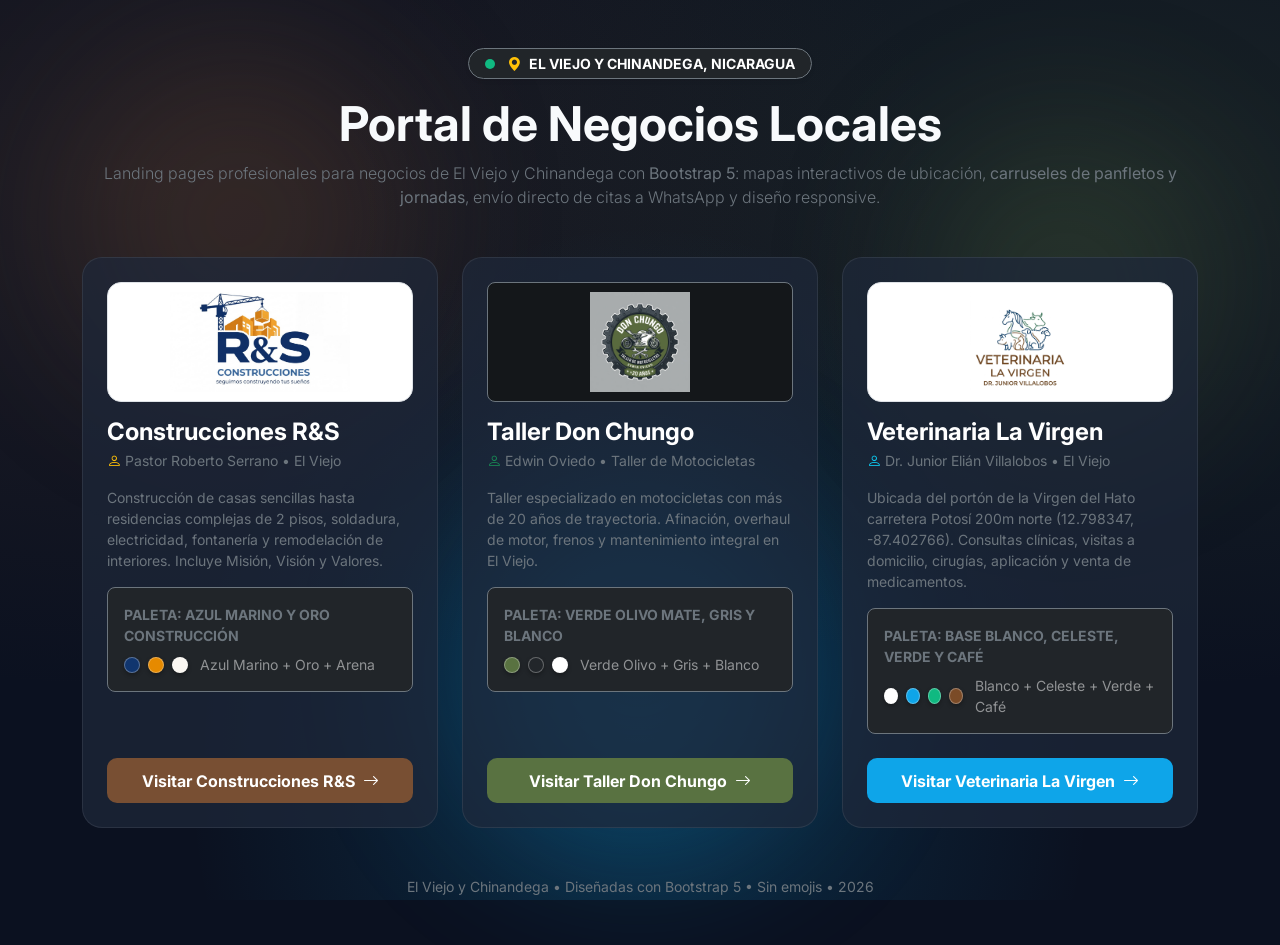
==== index.html @ 7124463c "Publicación oficial de páginas web: Construcciones R&S, Taller Don Chungo y Veterinaria La Virgen" ====
<!DOCTYPE html>
<html lang="es">
<head>
  <meta charset="UTF-8">
  <meta name="viewport" content="width=device-width, initial-scale=1.0">
  <title>Portal de Landing Pages | Negocios de El Viejo y Chinandega</title>
  <!-- Bootstrap 5 CSS -->
  <link href="https://cdn.jsdelivr.net/npm/bootstrap@5.3.3/dist/css/bootstrap.min.css" rel="stylesheet">
  <!-- Bootstrap Icons -->
  <link rel="stylesheet" href="https://cdn.jsdelivr.net/npm/bootstrap-icons@1.11.3/font/bootstrap-icons.min.css">
  <!-- Google Fonts: Inter -->
  <link rel="preconnect" href="https://fonts.googleapis.com">
  <link rel="preconnect" href="https://fonts.gstatic.com" crossorigin>
  <link href="https://fonts.googleapis.com/css2?family=Inter:wght@400;500;600;700;800;900&display=swap" rel="stylesheet">
  <style>
    :root {
      --bg-dark: #0B1120;
      --card-bg: rgba(30, 41, 59, 0.7);
      --c-rs: #784F33;
      --c-rs-glow: rgba(120, 79, 51, 0.45);
      --c-chungo: #597241;
      --c-chungo-glow: rgba(89, 114, 65, 0.45);
      --c-vet: #0EA5E9;
      --c-vet-glow: rgba(14, 165, 233, 0.45);
    }

    body {
      font-family: 'Inter', -apple-system, BlinkMacSystemFont, sans-serif;
      background-color: var(--bg-dark);
      background-image: 
        radial-gradient(at 10% 20%, rgba(120, 79, 51, 0.18) 0px, transparent 50%),
        radial-gradient(at 90% 20%, rgba(89, 114, 65, 0.18) 0px, transparent 50%),
        radial-gradient(at 50% 85%, rgba(14, 165, 233, 0.18) 0px, transparent 50%);
      background-attachment: fixed;
      color: #F8FAFC;
      min-height: 100vh;
      display: flex;
      flex-direction: column;
      justify-content: center;
      overflow-x: hidden;
    }

    /* Ambient Animated Orbs */
    .bg-ambient-orb {
      position: fixed;
      border-radius: 50%;
      filter: blur(80px);
      z-index: 0;
      pointer-events: none;
      opacity: 0.25;
      animation: floatOrb 14s ease-in-out infinite alternate;
    }
    .orb-1 { width: 350px; height: 350px; background: #784F33; top: 5%; left: 5%; animation-duration: 18s; }
    .orb-2 { width: 300px; height: 300px; background: #597241; top: 15%; right: 5%; animation-duration: 15s; }
    .orb-3 { width: 380px; height: 380px; background: #0EA5E9; bottom: 5%; left: 35%; animation-duration: 20s; }

    @keyframes floatOrb {
      0% { transform: translateY(0) scale(1); }
      100% { transform: translateY(-40px) scale(1.1); }
    }

    .container-content {
      position: relative;
      z-index: 1;
    }

    /* Entrada escalonada con animación */
    .animate-fade-in-up {
      animation: fadeInUp 0.8s cubic-bezier(0.16, 1, 0.3, 1) both;
    }

    .stagger-1 { animation-delay: 0.1s; }
    .stagger-2 { animation-delay: 0.25s; }
    .stagger-3 { animation-delay: 0.4s; }

    @keyframes fadeInUp {
      from {
        opacity: 0;
        transform: translateY(28px);
      }
      to {
        opacity: 1;
        transform: translateY(0);
      }
    }

    /* Pulsación en vivo */
    .live-dot {
      width: 10px;
      height: 10px;
      border-radius: 50%;
      background-color: #10B981;
      display: inline-block;
      box-shadow: 0 0 0 0 rgba(16, 185, 129, 0.7);
      animation: pulseGreen 1.8s infinite;
    }

    @keyframes pulseGreen {
      0% { box-shadow: 0 0 0 0 rgba(16, 185, 129, 0.7); }
      70% { box-shadow: 0 0 0 10px rgba(16, 185, 129, 0); }
      100% { box-shadow: 0 0 0 0 rgba(16, 185, 129, 0); }
    }

    /* Tarjetas con Glassmorphism y Elevación 3D */
    .portal-card {
      background: var(--card-bg);
      backdrop-filter: blur(14px);
      -webkit-backdrop-filter: blur(14px);
      border: 1px solid rgba(255, 255, 255, 0.08);
      border-radius: 20px;
      transition: all 0.35s cubic-bezier(0.16, 1, 0.3, 1);
      position: relative;
      overflow: hidden;
    }

    .portal-card::before {
      content: '';
      position: absolute;
      top: 0;
      left: -100%;
      width: 100%;
      height: 100%;
      background: linear-gradient(90deg, transparent, rgba(255, 255, 255, 0.04), transparent);
      transition: left 0.7s ease;
    }

    .portal-card:hover::before {
      left: 100%;
    }

    .card-const:hover {
      transform: translateY(-8px);
      border-color: var(--c-rs);
      box-shadow: 0 18px 36px var(--c-rs-glow);
    }

    .card-taller:hover {
      transform: translateY(-8px);
      border-color: #8BA870;
      box-shadow: 0 18px 36px var(--c-chungo-glow);
    }

    .card-vet:hover {
      transform: translateY(-8px);
      border-color: #38BDF8;
      box-shadow: 0 18px 36px var(--c-vet-glow);
    }

    /* Contenedor de Logo con flotación suave */
    .logo-container-card {
      border-radius: 14px;
      transition: transform 0.35s ease;
    }

    .portal-card:hover .logo-container-card img {
      transform: scale(1.05);
    }

    .logo-container-card img {
      transition: transform 0.35s cubic-bezier(0.16, 1, 0.3, 1);
    }

    .color-dot {
      width: 16px;
      height: 16px;
      border-radius: 50%;
      display: inline-block;
      border: 1.5px solid rgba(255,255,255,0.3);
      box-shadow: 0 2px 4px rgba(0,0,0,0.3);
    }

    /* Botones Interactivos */
    .btn-portal {
      font-weight: 700;
      border-radius: 10px;
      padding: 0.65rem 1rem;
      transition: all 0.25s ease;
      display: inline-flex;
      align-items: center;
      justify-content: center;
      gap: 0.5rem;
    }

    .btn-portal:hover i {
      transform: translateX(4px);
    }

    .btn-portal i {
      transition: transform 0.25s ease;
    }

    .btn-const { background-color: #784F33; color: #FFFFFF; border: none; }
    .btn-const:hover { background-color: #925F3C; color: #FFFFFF; }

    .btn-tal { background-color: #597241; color: #FFFFFF; border: none; }
    .btn-tal:hover { background-color: #6C8B4F; color: #FFFFFF; }

    .btn-v { background-color: #0EA5E9; color: #FFFFFF; border: none; }
    .btn-v:hover { background-color: #38BDF8; color: #FFFFFF; }
  </style>
</head>
<body class="py-5">

  <div class="bg-ambient-orb orb-1"></div>
  <div class="bg-ambient-orb orb-2"></div>
  <div class="bg-ambient-orb orb-3"></div>

  <div class="container my-auto container-content">
    <div class="text-center mb-5 animate-fade-in-up">
      <div class="d-inline-flex align-items-center gap-2 px-3 py-1 rounded-pill bg-dark border border-secondary mb-3 small fw-bold text-white shadow-sm">
        <span class="live-dot me-1"></span>
        <i class="bi bi-geo-alt-fill text-warning"></i> EL VIEJO Y CHINANDEGA, NICARAGUA
      </div>
      <h1 class="display-5 fw-bold mb-2">Portal de Negocios Locales</h1>
      <p class="text-secondary max-w-700 mx-auto lead fs-6">
        Landing pages profesionales para negocios de El Viejo y Chinandega con <strong>Bootstrap 5</strong>: mapas interactivos de ubicación, <strong>carruseles de panfletos y jornadas</strong>, envío directo de citas a WhatsApp y diseño responsive.
      </p>
    </div>

    <div class="row g-4 justify-content-center">
      <!-- 1. Construcciones R&S -->
      <div class="col-lg-4 col-md-6 animate-fade-in-up stagger-1">
        <div class="card h-100 p-4 portal-card card-const">
          <div class="p-2 mb-3 bg-white logo-container-card d-flex align-items-center justify-content-center border" style="height: 120px;">
            <img src="CONSTRUCTORA RS/logo.jpg" onerror="this.src='CONSTRUCTORA RS/logo.svg'" alt="Logo Oficial Construcciones R&amp;S" style="max-height: 100px; max-width: 100%; object-fit: contain;">
          </div>
          <h4 class="fw-bold text-white mb-1">Construcciones R&amp;S</h4>
          <small class="text-secondary d-block mb-3"><i class="bi bi-person text-warning"></i> Pastor Roberto Serrano &bull; El Viejo</small>
          <p class="small text-secondary mb-3">
            Construcción de casas sencillas hasta residencias complejas de 2 pisos, soldadura, electricidad, fontanería y remodelación de interiores. Incluye Misión, Visión y Valores.
          </p>

          <div class="p-3 rounded-3 bg-dark border border-secondary mb-4 small">
            <span class="d-block text-secondary text-uppercase fw-bold mb-2">Paleta: Azul Marino y Oro Construcción</span>
            <div class="d-flex align-items-center gap-2">
              <span class="color-dot" style="background:#10356E;"></span>
              <span class="color-dot" style="background:#E68A00;"></span>
              <span class="color-dot" style="background:#FAF7F2;"></span>
              <span class="text-white-50 ms-1">Azul Marino + Oro + Arena</span>
            </div>
          </div>

          <a href="CONSTRUCTORA%20RS/index.html" class="btn btn-portal btn-const w-100 mt-auto">
            <span>Visitar Construcciones R&amp;S</span>
            <i class="bi bi-arrow-right"></i>
          </a>
        </div>
      </div>

      <!-- 2. Taller Don Chungo -->
      <div class="col-lg-4 col-md-6 animate-fade-in-up stagger-2">
        <div class="card h-100 p-4 portal-card card-taller">
          <div class="p-2 mb-3 rounded-3 logo-container-card d-flex align-items-center justify-content-center border border-secondary" style="height: 120px; background-color: #14171A;">
            <img src="TALLER%20DON%20CHUNGO/logo.jpg" onerror="this.src='TALLER%20DON%20CHUNGO/logo.svg'" alt="Logo Oficial Taller Don Chungo" style="max-height: 100px; max-width: 100%; object-fit: contain;">
          </div>
          <h4 class="fw-bold text-white mb-1">Taller Don Chungo</h4>
          <small class="text-secondary d-block mb-3"><i class="bi bi-person text-success"></i> Edwin Oviedo &bull; Taller de Motocicletas</small>
          <p class="small text-secondary mb-3">
            Taller especializado en motocicletas con más de 20 años de trayectoria. Afinación, overhaul de motor, frenos y mantenimiento integral en El Viejo.
          </p>

          <div class="p-3 rounded-3 bg-dark border border-secondary mb-4 small">
            <span class="d-block text-secondary text-uppercase fw-bold mb-2">Paleta: Verde Olivo mate, Gris y Blanco</span>
            <div class="d-flex align-items-center gap-2">
              <span class="color-dot" style="background:#597241;"></span>
              <span class="color-dot" style="background:#22262A;"></span>
              <span class="color-dot" style="background:#FFFFFF;"></span>
              <span class="text-white-50 ms-1">Verde Olivo + Gris + Blanco</span>
            </div>
          </div>

          <a href="TALLER%20DON%20CHUNGO/index.html" class="btn btn-portal btn-tal w-100 mt-auto">
            <span>Visitar Taller Don Chungo</span>
            <i class="bi bi-arrow-right"></i>
          </a>
        </div>
      </div>

      <!-- 3. Veterinaria La Virgen -->
      <div class="col-lg-4 col-md-6 animate-fade-in-up stagger-3">
        <div class="card h-100 p-4 portal-card card-vet">
          <div class="p-2 mb-3 bg-white logo-container-card d-flex align-items-center justify-content-center border" style="height: 120px;">
            <img src="VETERINARIA%20LA%20VIRGEN/logo.jpg" onerror="this.src='VETERINARIA%20LA%20VIRGEN/logo.svg'" alt="Logo Oficial Veterinaria La Virgen" style="max-height: 100px; max-width: 100%; object-fit: contain;">
          </div>
          <h4 class="fw-bold text-white mb-1">Veterinaria La Virgen</h4>
          <small class="text-secondary d-block mb-3"><i class="bi bi-person text-info"></i> Dr. Junior Elián Villalobos &bull; El Viejo</small>
          <p class="small text-secondary mb-3">
            Ubicada del portón de la Virgen del Hato carretera Potosí 200m norte (12.798347, -87.402766). Consultas clínicas, visitas a domicilio, cirugías, aplicación y venta de medicamentos.
          </p>

          <div class="p-3 rounded-3 bg-dark border border-secondary mb-4 small">
            <span class="d-block text-secondary text-uppercase fw-bold mb-2">Paleta: Base Blanco, Celeste, Verde y Café</span>
            <div class="d-flex align-items-center gap-2">
              <span class="color-dot" style="background:#FFFFFF;"></span>
              <span class="color-dot" style="background:#0EA5E9;"></span>
              <span class="color-dot" style="background:#10B981;"></span>
              <span class="color-dot" style="background:#7B4B27;"></span>
              <span class="text-white-50 ms-1">Blanco + Celeste + Verde + Café</span>
            </div>
          </div>

          <a href="VETERINARIA%20LA%20VIRGEN/index.html" class="btn btn-portal btn-v w-100 mt-auto">
            <span>Visitar Veterinaria La Virgen</span>
            <i class="bi bi-arrow-right"></i>
          </a>
        </div>
      </div>
    </div>

    <footer class="text-center mt-5 text-secondary small animate-fade-in-up" style="animation-delay: 0.5s;">
      El Viejo y Chinandega &bull; Diseñadas con Bootstrap 5 &bull; Sin emojis &bull; 2026
    </footer>
  </div>

  <script src="https://cdn.jsdelivr.net/npm/bootstrap@5.3.3/dist/js/bootstrap.bundle.min.js"></script>
</body>
</html>
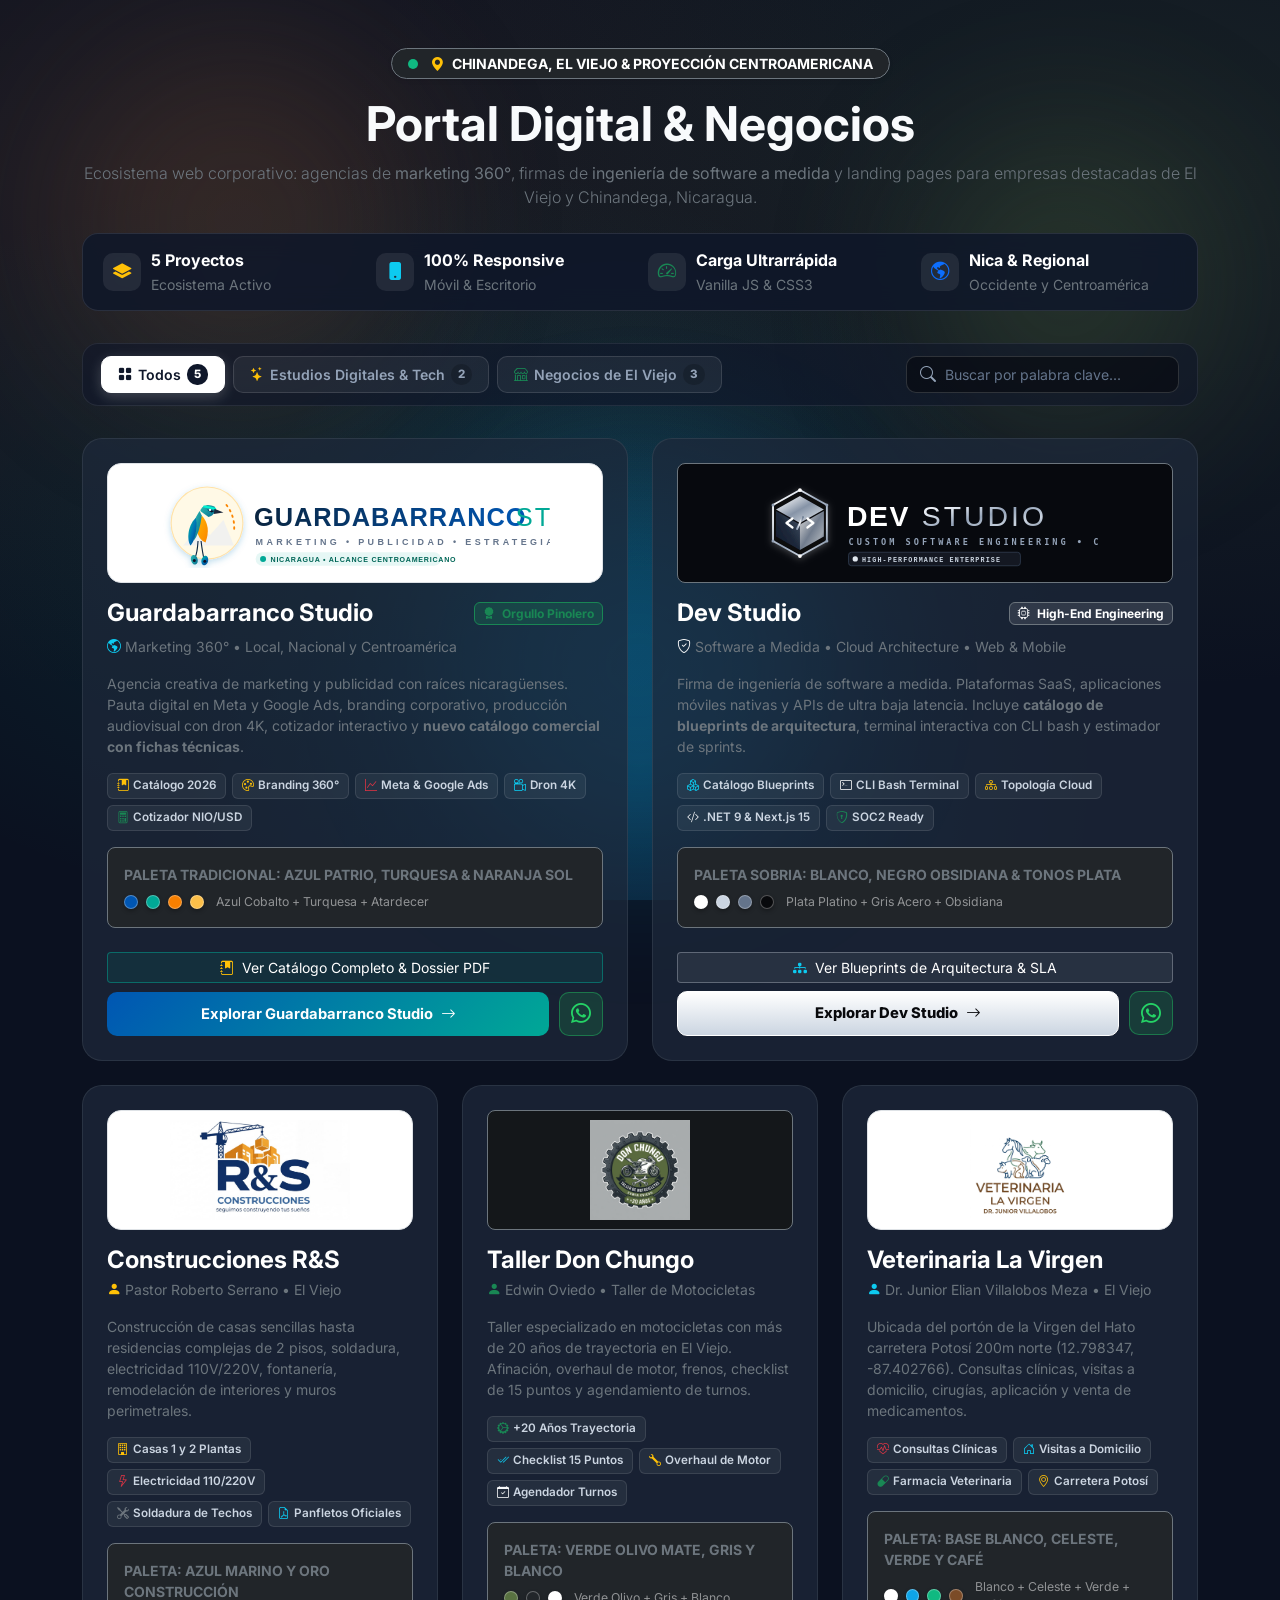
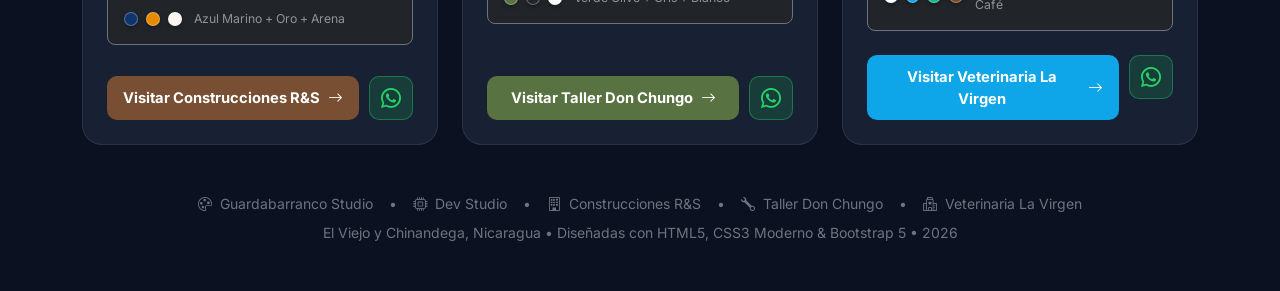
==== commit dedf4c62: "feat: integracion completa de Guardabarranco Studio y Dev Studio, catalogos, blueprints, activos HD " ====
--- a/index.html
+++ b/index.html
@@ -3,25 +3,38 @@
 <head>
   <meta charset="UTF-8">
   <meta name="viewport" content="width=device-width, initial-scale=1.0">
-  <title>Portal de Landing Pages | Negocios de El Viejo y Chinandega</title>
+  <title>Portal Digital & Negocios | Ecosistema Web Chinandega, El Viejo & Centroamérica</title>
+  
+  <!-- SEO Meta Tags -->
+  <meta name="description" content="Ecosistema digital de proyectos: Guardabarranco Studio (Marketing 360°), Dev Studio (Ingeniería de Software), Construcciones R&S, Taller Don Chungo y Veterinaria La Virgen.">
+  <meta name="keywords" content="portal negocios nicaragua, guardabarranco studio, dev studio, construcciones r&s, taller don chungo, veterinaria la virgen, chinandega, el viejo">
+
+  <!-- Favicon -->
+  <link rel="icon" type="image/svg+xml" href="DEV%20STUDIO/logo.svg">
+
   <!-- Bootstrap 5 CSS -->
   <link href="https://cdn.jsdelivr.net/npm/bootstrap@5.3.3/dist/css/bootstrap.min.css" rel="stylesheet">
   <!-- Bootstrap Icons -->
   <link rel="stylesheet" href="https://cdn.jsdelivr.net/npm/bootstrap-icons@1.11.3/font/bootstrap-icons.min.css">
-  <!-- Google Fonts: Inter -->
+  <!-- Google Fonts: Inter & Outfit -->
   <link rel="preconnect" href="https://fonts.googleapis.com">
   <link rel="preconnect" href="https://fonts.gstatic.com" crossorigin>
-  <link href="https://fonts.googleapis.com/css2?family=Inter:wght@400;500;600;700;800;900&display=swap" rel="stylesheet">
+  <link href="https://fonts.googleapis.com/css2?family=Inter:wght@400;500;600;700;800;900&family=Outfit:wght@500;600;700;800&display=swap" rel="stylesheet">
+
   <style>
     :root {
       --bg-dark: #0B1120;
-      --card-bg: rgba(30, 41, 59, 0.7);
+      --card-bg: rgba(30, 41, 59, 0.72);
       --c-rs: #784F33;
       --c-rs-glow: rgba(120, 79, 51, 0.45);
       --c-chungo: #597241;
       --c-chungo-glow: rgba(89, 114, 65, 0.45);
       --c-vet: #0EA5E9;
       --c-vet-glow: rgba(14, 165, 233, 0.45);
+      --c-guarda: #00A896;
+      --c-guarda-glow: rgba(0, 168, 150, 0.45);
+      --c-dev: #E2E8F0;
+      --c-dev-glow: rgba(226, 232, 240, 0.35);
     }
 
     body {
@@ -30,13 +43,13 @@
       background-image: 
         radial-gradient(at 10% 20%, rgba(120, 79, 51, 0.18) 0px, transparent 50%),
         radial-gradient(at 90% 20%, rgba(89, 114, 65, 0.18) 0px, transparent 50%),
-        radial-gradient(at 50% 85%, rgba(14, 165, 233, 0.18) 0px, transparent 50%);
+        radial-gradient(at 50% 85%, rgba(14, 165, 233, 0.18) 0px, transparent 50%),
+        radial-gradient(at 30% 60%, rgba(0, 168, 150, 0.12) 0px, transparent 50%);
       background-attachment: fixed;
       color: #F8FAFC;
       min-height: 100vh;
       display: flex;
       flex-direction: column;
-      justify-content: center;
       overflow-x: hidden;
     }
 
@@ -64,19 +77,19 @@
       z-index: 1;
     }
 
-    /* Entrada escalonada con animación */
+    /* Animaciones */
     .animate-fade-in-up {
       animation: fadeInUp 0.8s cubic-bezier(0.16, 1, 0.3, 1) both;
     }
 
     .stagger-1 { animation-delay: 0.1s; }
-    .stagger-2 { animation-delay: 0.25s; }
-    .stagger-3 { animation-delay: 0.4s; }
+    .stagger-2 { animation-delay: 0.2s; }
+    .stagger-3 { animation-delay: 0.3s; }
 
     @keyframes fadeInUp {
       from {
         opacity: 0;
-        transform: translateY(28px);
+        transform: translateY(24px);
       }
       to {
         opacity: 1;
@@ -101,7 +114,129 @@
       100% { box-shadow: 0 0 0 0 rgba(16, 185, 129, 0); }
     }
 
-    /* Tarjetas con Glassmorphism y Elevación 3D */
+    /* Telemetry Metrics Bar */
+    .telemetry-strip {
+      background: rgba(15, 23, 42, 0.85);
+      border: 1px solid rgba(255, 255, 255, 0.1);
+      border-radius: 16px;
+      padding: 14px 20px;
+      backdrop-filter: blur(12px);
+      margin-bottom: 2rem;
+    }
+
+    .telemetry-item {
+      display: flex;
+      align-items: center;
+      gap: 10px;
+    }
+
+    .telemetry-icon-box {
+      width: 38px;
+      height: 38px;
+      border-radius: 10px;
+      display: flex;
+      align-items: center;
+      justify-content: center;
+      background: rgba(255, 255, 255, 0.08);
+      font-size: 1.15rem;
+    }
+
+    /* Filter Pills */
+    .portal-filters-row {
+      display: flex;
+      align-items: center;
+      justify-content: space-between;
+      flex-wrap: wrap;
+      gap: 15px;
+      margin-bottom: 2rem;
+      background: rgba(15, 23, 42, 0.6);
+      padding: 12px 18px;
+      border-radius: 16px;
+      border: 1px solid rgba(255, 255, 255, 0.08);
+    }
+
+    .filter-btn-group {
+      display: flex;
+      gap: 8px;
+      flex-wrap: wrap;
+    }
+
+    .portal-filter-btn {
+      background: rgba(255, 255, 255, 0.06);
+      border: 1px solid rgba(255, 255, 255, 0.12);
+      color: #94A3B8;
+      font-weight: 600;
+      font-size: 0.88rem;
+      padding: 7px 16px;
+      border-radius: 10px;
+      cursor: pointer;
+      transition: all 0.25s ease;
+      display: inline-flex;
+      align-items: center;
+      gap: 6px;
+    }
+
+    .portal-filter-btn:hover {
+      background: rgba(255, 255, 255, 0.12);
+      color: #FFFFFF;
+    }
+
+    .portal-filter-btn.active {
+      background: #FFFFFF;
+      color: #0F172A;
+      border-color: #FFFFFF;
+      box-shadow: 0 4px 14px rgba(255, 255, 255, 0.2);
+    }
+
+    .portal-filter-btn .badge-count {
+      font-size: 0.72rem;
+      background: rgba(0, 0, 0, 0.18);
+      padding: 2px 7px;
+      border-radius: 10px;
+      font-weight: 800;
+    }
+
+    .portal-filter-btn.active .badge-count {
+      background: #0F172A;
+      color: #FFFFFF;
+    }
+
+    /* Search Box */
+    .search-input-wrap {
+      position: relative;
+      min-width: 260px;
+    }
+
+    .search-input-wrap i {
+      position: absolute;
+      left: 14px;
+      top: 50%;
+      transform: translateY(-50%);
+      color: #94A3B8;
+    }
+
+    .search-input {
+      width: 100%;
+      background: rgba(0, 0, 0, 0.4);
+      border: 1px solid rgba(255, 255, 255, 0.15);
+      border-radius: 10px;
+      padding: 7px 14px 7px 38px;
+      color: #FFFFFF;
+      font-size: 0.88rem;
+      outline: none;
+      transition: all 0.25s ease;
+    }
+
+    .search-input:focus {
+      border-color: #38BDF8;
+      box-shadow: 0 0 0 3px rgba(56, 189, 248, 0.25);
+    }
+
+    .search-input::placeholder {
+      color: #64748B;
+    }
+
+    /* Tarjetas con Glassmorphism */
     .portal-card {
       background: var(--card-bg);
       backdrop-filter: blur(14px);
@@ -111,6 +246,8 @@
       transition: all 0.35s cubic-bezier(0.16, 1, 0.3, 1);
       position: relative;
       overflow: hidden;
+      display: flex;
+      flex-direction: column;
     }
 
     .portal-card::before {
@@ -146,7 +283,19 @@
       box-shadow: 0 18px 36px var(--c-vet-glow);
     }
 
-    /* Contenedor de Logo con flotación suave */
+    .card-guarda:hover {
+      transform: translateY(-8px);
+      border-color: #00A896;
+      box-shadow: 0 18px 36px var(--c-guarda-glow);
+    }
+
+    .card-dev:hover {
+      transform: translateY(-8px);
+      border-color: #E2E8F0;
+      box-shadow: 0 18px 36px var(--c-dev-glow);
+    }
+
+    /* Contenedor de Logo */
     .logo-container-card {
       border-radius: 14px;
       transition: transform 0.35s ease;
@@ -161,15 +310,47 @@
     }
 
     .color-dot {
-      width: 16px;
-      height: 16px;
+      width: 14px;
+      height: 14px;
       border-radius: 50%;
       display: inline-block;
       border: 1.5px solid rgba(255,255,255,0.3);
       box-shadow: 0 2px 4px rgba(0,0,0,0.3);
     }
 
+    /* Tech Stack Pills en Tarjetas */
+    .tech-pills-wrap {
+      display: flex;
+      flex-wrap: wrap;
+      gap: 6px;
+      margin-bottom: 1rem;
+    }
+
+    .tech-pill {
+      font-size: 0.73rem;
+      font-weight: 600;
+      background: rgba(255, 255, 255, 0.06);
+      border: 1px solid rgba(255, 255, 255, 0.1);
+      padding: 3px 9px;
+      border-radius: 6px;
+      color: #CBD5E1;
+      display: inline-flex;
+      align-items: center;
+      gap: 4px;
+    }
+
+    .tech-pill i {
+      font-size: 0.75rem;
+    }
+
     /* Botones Interactivos */
+    .card-actions-group {
+      display: grid;
+      grid-template-columns: 1fr auto;
+      gap: 10px;
+      margin-top: auto;
+    }
+
     .btn-portal {
       font-weight: 700;
       border-radius: 10px;
@@ -179,6 +360,8 @@
       align-items: center;
       justify-content: center;
       gap: 0.5rem;
+      text-decoration: none;
+      font-size: 0.92rem;
     }
 
     .btn-portal:hover i {
@@ -197,6 +380,44 @@
 
     .btn-v { background-color: #0EA5E9; color: #FFFFFF; border: none; }
     .btn-v:hover { background-color: #38BDF8; color: #FFFFFF; }
+
+    .btn-guarda { background: linear-gradient(135deg, #0056B3, #00A896); color: #FFFFFF; border: none; }
+    .btn-guarda:hover { background: linear-gradient(135deg, #004494, #008f80); color: #FFFFFF; }
+
+    .btn-dev { background: linear-gradient(180deg, #FFFFFF, #CBD5E1); color: #08090C; border: 1px solid #FFFFFF; font-weight: 800; }
+    .btn-dev:hover { background: #FFFFFF; color: #000000; box-shadow: 0 4px 18px rgba(255,255,255,0.3); }
+
+    .btn-portal-wsp {
+      width: 44px;
+      height: 44px;
+      border-radius: 10px;
+      display: inline-flex;
+      align-items: center;
+      justify-content: center;
+      background: rgba(37, 211, 102, 0.15);
+      border: 1px solid rgba(37, 211, 102, 0.4);
+      color: #25D366;
+      font-size: 1.25rem;
+      transition: all 0.25s ease;
+      text-decoration: none;
+    }
+
+    .btn-portal-wsp:hover {
+      background: #25D366;
+      color: #FFFFFF;
+      transform: scale(1.05);
+      box-shadow: 0 4px 14px rgba(37, 211, 102, 0.4);
+    }
+
+    /* Estado sin resultados */
+    .empty-search-state {
+      display: none;
+      text-align: center;
+      padding: 50px 20px;
+      background: rgba(30, 41, 59, 0.4);
+      border-radius: 20px;
+      border: 1px dashed rgba(255, 255, 255, 0.15);
+    }
   </style>
 </head>
 <body class="py-5">
@@ -206,112 +427,432 @@
   <div class="bg-ambient-orb orb-3"></div>
 
   <div class="container my-auto container-content">
-    <div class="text-center mb-5 animate-fade-in-up">
+    
+    <!-- Hero / Encabezado Principal -->
+    <div class="text-center mb-4 animate-fade-in-up">
       <div class="d-inline-flex align-items-center gap-2 px-3 py-1 rounded-pill bg-dark border border-secondary mb-3 small fw-bold text-white shadow-sm">
         <span class="live-dot me-1"></span>
-        <i class="bi bi-geo-alt-fill text-warning"></i> EL VIEJO Y CHINANDEGA, NICARAGUA
-      </div>
-      <h1 class="display-5 fw-bold mb-2">Portal de Negocios Locales</h1>
+        <i class="bi bi-geo-alt-fill text-warning"></i> CHINANDEGA, EL VIEJO & PROYECCIÓN CENTROAMERICANA
+      </div>
+      <h1 class="display-5 fw-bold mb-2">Portal Digital & Negocios</h1>
       <p class="text-secondary max-w-700 mx-auto lead fs-6">
-        Landing pages profesionales para negocios de El Viejo y Chinandega con <strong>Bootstrap 5</strong>: mapas interactivos de ubicación, <strong>carruseles de panfletos y jornadas</strong>, envío directo de citas a WhatsApp y diseño responsive.
+        Ecosistema web corporativo: agencias de <strong>marketing 360°</strong>, firmas de <strong>ingeniería de software a medida</strong> y landing pages para empresas destacadas de El Viejo y Chinandega, Nicaragua.
       </p>
     </div>
 
-    <div class="row g-4 justify-content-center">
-      <!-- 1. Construcciones R&S -->
-      <div class="col-lg-4 col-md-6 animate-fade-in-up stagger-1">
+    <!-- Tira de Telemetría y Métricas del Ecosistema -->
+    <div class="telemetry-strip animate-fade-in-up stagger-1">
+      <div class="row g-3 text-white align-items-center">
+        <div class="col-6 col-md-3">
+          <div class="telemetry-item">
+            <div class="telemetry-icon-box text-warning">
+              <i class="bi bi-layers-fill"></i>
+            </div>
+            <div>
+              <div class="fw-bold fs-6">5 Proyectos</div>
+              <small class="text-secondary">Ecosistema Activo</small>
+            </div>
+          </div>
+        </div>
+
+        <div class="col-6 col-md-3">
+          <div class="telemetry-item">
+            <div class="telemetry-icon-box text-info">
+              <i class="bi bi-phone-fill"></i>
+            </div>
+            <div>
+              <div class="fw-bold fs-6">100% Responsive</div>
+              <small class="text-secondary">Móvil & Escritorio</small>
+            </div>
+          </div>
+        </div>
+
+        <div class="col-6 col-md-3">
+          <div class="telemetry-item">
+            <div class="telemetry-icon-box text-success">
+              <i class="bi bi-speedometer2"></i>
+            </div>
+            <div>
+              <div class="fw-bold fs-6">Carga Ultrarrápida</div>
+              <small class="text-secondary">Vanilla JS & CSS3</small>
+            </div>
+          </div>
+        </div>
+
+        <div class="col-6 col-md-3">
+          <div class="telemetry-item">
+            <div class="telemetry-icon-box text-primary">
+              <i class="bi bi-globe-americas"></i>
+            </div>
+            <div>
+              <div class="fw-bold fs-6">Nica & Regional</div>
+              <small class="text-secondary">Occidente y Centroamérica</small>
+            </div>
+          </div>
+        </div>
+      </div>
+    </div>
+
+    <!-- Barra de Filtros y Búsqueda Interactiva -->
+    <div class="portal-filters-row animate-fade-in-up stagger-2">
+      <div class="filter-btn-group">
+        <button class="portal-filter-btn active" data-filter="all" id="btnFilterAll">
+          <i class="bi bi-grid-fill"></i>
+          <span>Todos</span>
+          <span class="badge-count" id="countAll">5</span>
+        </button>
+        <button class="portal-filter-btn" data-filter="corporativo" id="btnFilterCorp">
+          <i class="bi bi-stars text-warning"></i>
+          <span>Estudios Digitales & Tech</span>
+          <span class="badge-count" id="countCorp">2</span>
+        </button>
+        <button class="portal-filter-btn" data-filter="local" id="btnFilterLocal">
+          <i class="bi bi-shop text-success"></i>
+          <span>Negocios de El Viejo</span>
+          <span class="badge-count" id="countLocal">3</span>
+        </button>
+      </div>
+
+      <div class="search-input-wrap">
+        <i class="bi bi-search"></i>
+        <input type="text" id="projectSearch" class="search-input" placeholder="Buscar por palabra clave..." autocomplete="off">
+      </div>
+    </div>
+
+    <!-- GRID DE TARJETAS DE PROYECTOS -->
+    <div class="row g-4 justify-content-center mb-5" id="projectsContainer">
+      
+      <!-- 1. Guardabarranco Studio -->
+      <div class="col-lg-6 project-card-item animate-fade-in-up stagger-1" data-category="corporativo" data-title="guardabarranco studio agencia marketing publicidad pauta dron chinandega managua centroamerica catalogo paquetes precios">
+        <div class="card h-100 p-4 portal-card card-guarda">
+          <div class="p-2 mb-3 bg-white logo-container-card d-flex align-items-center justify-content-center border" style="height: 120px;">
+            <img src="GUARDABARRANCO%20STUDIO/logo.svg" alt="Logo Oficial Guardabarranco Studio" style="max-height: 90px; max-width: 100%; object-fit: contain;">
+          </div>
+          <div class="d-flex align-items-center justify-content-between mb-2">
+            <h4 class="fw-bold text-white mb-0">Guardabarranco Studio</h4>
+            <span class="badge bg-success bg-opacity-25 text-success border border-success"><i class="bi bi-award-fill me-1"></i> Orgullo Pinolero</span>
+          </div>
+          <small class="text-secondary d-block mb-3"><i class="bi bi-globe-americas text-info"></i> Marketing 360° &bull; Local, Nacional y Centroamérica</small>
+          <p class="small text-secondary mb-3">
+            Agencia creativa de marketing y publicidad con raíces nicaragüenses. Pauta digital en Meta y Google Ads, branding corporativo, producción audiovisual con dron 4K, cotizador interactivo y <strong>nuevo catálogo comercial con fichas técnicas</strong>.
+          </p>
+
+          <div class="tech-pills-wrap">
+            <span class="tech-pill"><i class="bi bi-journal-bookmark-fill text-warning"></i> Catálogo 2026</span>
+            <span class="tech-pill"><i class="bi bi-palette text-warning"></i> Branding 360°</span>
+            <span class="tech-pill"><i class="bi bi-graph-up text-danger"></i> Meta & Google Ads</span>
+            <span class="tech-pill"><i class="bi bi-camera-reels text-info"></i> Dron 4K</span>
+            <span class="tech-pill"><i class="bi bi-calculator text-success"></i> Cotizador NIO/USD</span>
+          </div>
+
+          <div class="p-3 rounded-3 bg-dark border border-secondary mb-4 small">
+            <span class="d-block text-secondary text-uppercase fw-bold mb-2">Paleta Tradicional: Azul Patrio, Turquesa & Naranja Sol</span>
+            <div class="d-flex align-items-center gap-2">
+              <span class="color-dot" style="background:#0056B3;" title="Azul Patrio"></span>
+              <span class="color-dot" style="background:#00A896;" title="Turquesa Guardabarranco"></span>
+              <span class="color-dot" style="background:#F77F00;" title="Naranja Sol"></span>
+              <span class="color-dot" style="background:#FCBF49;" title="Oro Tropical"></span>
+              <span class="text-white-50 ms-1 small">Azul Cobalto + Turquesa + Atardecer</span>
+            </div>
+          </div>
+
+          <a href="GUARDABARRANCO%20STUDIO/catalogo.html" class="btn btn-outline-info btn-sm w-100 mb-2 text-white d-flex align-items-center justify-content-center gap-2" style="border-color: rgba(0, 168, 150, 0.5); background: rgba(0, 168, 150, 0.1);">
+            <i class="bi bi-journal-bookmark-fill text-warning"></i>
+            <span>Ver Catálogo Completo & Dossier PDF</span>
+          </a>
+
+          <div class="card-actions-group">
+            <a href="GUARDABARRANCO%20STUDIO/index.html" class="btn btn-portal btn-guarda">
+              <span>Explorar Guardabarranco Studio</span>
+              <i class="bi bi-arrow-right"></i>
+            </a>
+            <a href="https://wa.me/50585574484?text=Hola%20Guardabarranco%20Studio,%20vi%20su%20agencia%20en%20el%20portal%20y%20deseo%20cotizar" target="_blank" rel="noopener" class="btn-portal-wsp" title="Contactar por WhatsApp">
+              <i class="bi bi-whatsapp"></i>
+            </a>
+          </div>
+        </div>
+      </div>
+
+      <!-- 2. Dev Studio -->
+      <div class="col-lg-6 project-card-item animate-fade-in-up stagger-2" data-category="corporativo" data-title="dev studio software ingenieria cloud web mobile flutter dotnet react nextjs soc2 kubernetes microservicios catalogo blueprints arquitecturas">
+        <div class="card h-100 p-4 portal-card card-dev">
+          <div class="p-2 mb-3 rounded-3 logo-container-card d-flex align-items-center justify-content-center border border-secondary" style="height: 120px; background-color: #07090E;">
+            <img src="DEV%20STUDIO/logo.svg" alt="Logo Oficial Dev Studio" style="max-height: 90px; max-width: 100%; object-fit: contain;">
+          </div>
+          <div class="d-flex align-items-center justify-content-between mb-2">
+            <h4 class="fw-bold text-white mb-0">Dev Studio</h4>
+            <span class="badge bg-light bg-opacity-10 text-white border border-secondary"><i class="bi bi-cpu me-1"></i> High-End Engineering</span>
+          </div>
+          <small class="text-secondary d-block mb-3"><i class="bi bi-shield-check text-light"></i> Software a Medida &bull; Cloud Architecture &bull; Web & Mobile</small>
+          <p class="small text-secondary mb-3">
+            Firma de ingeniería de software a medida. Plataformas SaaS, aplicaciones móviles nativas y APIs de ultra baja latencia. Incluye <strong>catálogo de blueprints de arquitectura</strong>, terminal interactiva con CLI bash y estimador de sprints.
+          </p>
+
+          <div class="tech-pills-wrap">
+            <span class="tech-pill"><i class="bi bi-boxes text-info"></i> Catálogo Blueprints</span>
+            <span class="tech-pill"><i class="bi bi-terminal text-light"></i> CLI Bash Terminal</span>
+            <span class="tech-pill"><i class="bi bi-diagram-3 text-warning"></i> Topología Cloud</span>
+            <span class="tech-pill"><i class="bi bi-code-slash text-light"></i> .NET 9 & Next.js 15</span>
+            <span class="tech-pill"><i class="bi bi-shield-lock text-success"></i> SOC2 Ready</span>
+          </div>
+
+          <div class="p-3 rounded-3 bg-dark border border-secondary mb-4 small">
+            <span class="d-block text-secondary text-uppercase fw-bold mb-2">Paleta Sobria: Blanco, Negro Obsidiana & Tonos Plata</span>
+            <div class="d-flex align-items-center gap-2">
+              <span class="color-dot" style="background:#FFFFFF;" title="Blanco Puro"></span>
+              <span class="color-dot" style="background:#CBD5E1;" title="Plata Platino"></span>
+              <span class="color-dot" style="background:#64748B;" title="Gris Acero"></span>
+              <span class="color-dot" style="background:#08090C;" title="Negro Obsidiana"></span>
+              <span class="text-white-50 ms-1 small">Plata Platino + Gris Acero + Obsidiana</span>
+            </div>
+          </div>
+
+          <a href="DEV%20STUDIO/blueprints.html" class="btn btn-outline-light btn-sm w-100 mb-2 text-white d-flex align-items-center justify-content-center gap-2" style="border-color: rgba(226, 232, 240, 0.3); background: rgba(226, 232, 240, 0.08);">
+            <i class="bi bi-diagram-3-fill text-info"></i>
+            <span>Ver Blueprints de Arquitectura & SLA</span>
+          </a>
+
+          <div class="card-actions-group">
+            <a href="DEV%20STUDIO/index.html" class="btn btn-portal btn-dev">
+              <span>Explorar Dev Studio</span>
+              <i class="bi bi-arrow-right"></i>
+            </a>
+            <a href="https://wa.me/50585574484?text=Hola%20Dev%20Studio,%20vi%20su%20firma%20en%20el%20portal%20y%20deseo%20evaluar%20un%20proyecto%20de%20software" target="_blank" rel="noopener" class="btn-portal-wsp" title="Contactar por WhatsApp">
+              <i class="bi bi-whatsapp"></i>
+            </a>
+          </div>
+        </div>
+      </div>
+
+      <!-- 3. Construcciones R&S -->
+      <div class="col-lg-4 col-md-6 project-card-item animate-fade-in-up stagger-1" data-category="local" data-title="construcciones r&s pastor roberto serrano roberto cessaro casas 2 plantas soldadura techos fontaneria electricidad remodelacion el viejo chinandega">
         <div class="card h-100 p-4 portal-card card-const">
           <div class="p-2 mb-3 bg-white logo-container-card d-flex align-items-center justify-content-center border" style="height: 120px;">
             <img src="CONSTRUCTORA RS/logo.jpg" onerror="this.src='CONSTRUCTORA RS/logo.svg'" alt="Logo Oficial Construcciones R&amp;S" style="max-height: 100px; max-width: 100%; object-fit: contain;">
           </div>
           <h4 class="fw-bold text-white mb-1">Construcciones R&amp;S</h4>
-          <small class="text-secondary d-block mb-3"><i class="bi bi-person text-warning"></i> Pastor Roberto Serrano &bull; El Viejo</small>
+          <small class="text-secondary d-block mb-3"><i class="bi bi-person-fill text-warning"></i> Pastor Roberto Serrano &bull; El Viejo</small>
           <p class="small text-secondary mb-3">
-            Construcción de casas sencillas hasta residencias complejas de 2 pisos, soldadura, electricidad, fontanería y remodelación de interiores. Incluye Misión, Visión y Valores.
+            Construcción de casas sencillas hasta residencias complejas de 2 pisos, soldadura, electricidad 110V/220V, fontanería, remodelación de interiores y muros perimetrales.
           </p>
+
+          <div class="tech-pills-wrap">
+            <span class="tech-pill"><i class="bi bi-building text-warning"></i> Casas 1 y 2 Plantas</span>
+            <span class="tech-pill"><i class="bi bi-lightning text-danger"></i> Electricidad 110/220V</span>
+            <span class="tech-pill"><i class="bi bi-tools text-secondary"></i> Soldadura de Techos</span>
+            <span class="tech-pill"><i class="bi bi-file-earmark-pdf text-info"></i> Panfletos Oficiales</span>
+          </div>
 
           <div class="p-3 rounded-3 bg-dark border border-secondary mb-4 small">
             <span class="d-block text-secondary text-uppercase fw-bold mb-2">Paleta: Azul Marino y Oro Construcción</span>
             <div class="d-flex align-items-center gap-2">
-              <span class="color-dot" style="background:#10356E;"></span>
-              <span class="color-dot" style="background:#E68A00;"></span>
-              <span class="color-dot" style="background:#FAF7F2;"></span>
-              <span class="text-white-50 ms-1">Azul Marino + Oro + Arena</span>
-            </div>
-          </div>
-
-          <a href="CONSTRUCTORA%20RS/index.html" class="btn btn-portal btn-const w-100 mt-auto">
-            <span>Visitar Construcciones R&amp;S</span>
-            <i class="bi bi-arrow-right"></i>
-          </a>
+              <span class="color-dot" style="background:#10356E;" title="Azul Marino"></span>
+              <span class="color-dot" style="background:#E68A00;" title="Oro Construcción"></span>
+              <span class="color-dot" style="background:#FAF7F2;" title="Arena"></span>
+              <span class="text-white-50 ms-1 small">Azul Marino + Oro + Arena</span>
+            </div>
+          </div>
+
+          <div class="card-actions-group">
+            <a href="CONSTRUCTORA%20RS/index.html" class="btn btn-portal btn-const">
+              <span>Visitar Construcciones R&amp;S</span>
+              <i class="bi bi-arrow-right"></i>
+            </a>
+            <a href="https://wa.me/50585574484?text=Hola%20Pastor%20Roberto%20Serrano,%20vi%20su%20empresa%20en%20el%20portal%20y%20deseo%20cotizar%20una%20obra" target="_blank" rel="noopener" class="btn-portal-wsp" title="Contactar por WhatsApp">
+              <i class="bi bi-whatsapp"></i>
+            </a>
+          </div>
         </div>
       </div>
 
-      <!-- 2. Taller Don Chungo -->
-      <div class="col-lg-4 col-md-6 animate-fade-in-up stagger-2">
+      <!-- 4. Taller Don Chungo -->
+      <div class="col-lg-4 col-md-6 project-card-item animate-fade-in-up stagger-2" data-category="local" data-title="taller don chungo edwin oviedo motocicletas taller mecanica afinacion overhaul frenos el viejo chinandega">
         <div class="card h-100 p-4 portal-card card-taller">
           <div class="p-2 mb-3 rounded-3 logo-container-card d-flex align-items-center justify-content-center border border-secondary" style="height: 120px; background-color: #14171A;">
             <img src="TALLER%20DON%20CHUNGO/logo.jpg" onerror="this.src='TALLER%20DON%20CHUNGO/logo.svg'" alt="Logo Oficial Taller Don Chungo" style="max-height: 100px; max-width: 100%; object-fit: contain;">
           </div>
           <h4 class="fw-bold text-white mb-1">Taller Don Chungo</h4>
-          <small class="text-secondary d-block mb-3"><i class="bi bi-person text-success"></i> Edwin Oviedo &bull; Taller de Motocicletas</small>
+          <small class="text-secondary d-block mb-3"><i class="bi bi-person-fill text-success"></i> Edwin Oviedo &bull; Taller de Motocicletas</small>
           <p class="small text-secondary mb-3">
-            Taller especializado en motocicletas con más de 20 años de trayectoria. Afinación, overhaul de motor, frenos y mantenimiento integral en El Viejo.
+            Taller especializado en motocicletas con más de 20 años de trayectoria en El Viejo. Afinación, overhaul de motor, frenos, checklist de 15 puntos y agendamiento de turnos.
           </p>
+
+          <div class="tech-pills-wrap">
+            <span class="tech-pill"><i class="bi bi-gear-wide-connected text-success"></i> +20 Años Trayectoria</span>
+            <span class="tech-pill"><i class="bi bi-check2-all text-info"></i> Checklist 15 Puntos</span>
+            <span class="tech-pill"><i class="bi bi-wrench text-warning"></i> Overhaul de Motor</span>
+            <span class="tech-pill"><i class="bi bi-calendar-check text-light"></i> Agendador Turnos</span>
+          </div>
 
           <div class="p-3 rounded-3 bg-dark border border-secondary mb-4 small">
             <span class="d-block text-secondary text-uppercase fw-bold mb-2">Paleta: Verde Olivo mate, Gris y Blanco</span>
             <div class="d-flex align-items-center gap-2">
-              <span class="color-dot" style="background:#597241;"></span>
-              <span class="color-dot" style="background:#22262A;"></span>
-              <span class="color-dot" style="background:#FFFFFF;"></span>
-              <span class="text-white-50 ms-1">Verde Olivo + Gris + Blanco</span>
-            </div>
-          </div>
-
-          <a href="TALLER%20DON%20CHUNGO/index.html" class="btn btn-portal btn-tal w-100 mt-auto">
-            <span>Visitar Taller Don Chungo</span>
-            <i class="bi bi-arrow-right"></i>
-          </a>
+              <span class="color-dot" style="background:#597241;" title="Verde Olivo"></span>
+              <span class="color-dot" style="background:#22262A;" title="Gris Grafito"></span>
+              <span class="color-dot" style="background:#FFFFFF;" title="Blanco"></span>
+              <span class="text-white-50 ms-1 small">Verde Olivo + Gris + Blanco</span>
+            </div>
+          </div>
+
+          <div class="card-actions-group">
+            <a href="TALLER%20DON%20CHUNGO/index.html" class="btn btn-portal btn-tal">
+              <span>Visitar Taller Don Chungo</span>
+              <i class="bi bi-arrow-right"></i>
+            </a>
+            <a href="https://wa.me/50588046196?text=Hola%20Don%20Edwin%20Oviedo,%20vi%20su%20taller%20en%20el%20portal%20y%20deseo%20revisar%20mi%20moto" target="_blank" rel="noopener" class="btn-portal-wsp" title="Contactar por WhatsApp">
+              <i class="bi bi-whatsapp"></i>
+            </a>
+          </div>
         </div>
       </div>
 
-      <!-- 3. Veterinaria La Virgen -->
-      <div class="col-lg-4 col-md-6 animate-fade-in-up stagger-3">
+      <!-- 5. Veterinaria La Virgen -->
+      <div class="col-lg-4 col-md-6 project-card-item animate-fade-in-up stagger-3" data-category="local" data-title="veterinaria la virgen dr junior elian villalobos meza animales campo mascotas cirugias medicamentos potosi el viejo chinandega">
         <div class="card h-100 p-4 portal-card card-vet">
           <div class="p-2 mb-3 bg-white logo-container-card d-flex align-items-center justify-content-center border" style="height: 120px;">
             <img src="VETERINARIA%20LA%20VIRGEN/logo.jpg" onerror="this.src='VETERINARIA%20LA%20VIRGEN/logo.svg'" alt="Logo Oficial Veterinaria La Virgen" style="max-height: 100px; max-width: 100%; object-fit: contain;">
           </div>
           <h4 class="fw-bold text-white mb-1">Veterinaria La Virgen</h4>
-          <small class="text-secondary d-block mb-3"><i class="bi bi-person text-info"></i> Dr. Junior Elián Villalobos &bull; El Viejo</small>
+          <small class="text-secondary d-block mb-3"><i class="bi bi-person-fill text-info"></i> Dr. Junior Elian Villalobos Meza &bull; El Viejo</small>
           <p class="small text-secondary mb-3">
             Ubicada del portón de la Virgen del Hato carretera Potosí 200m norte (12.798347, -87.402766). Consultas clínicas, visitas a domicilio, cirugías, aplicación y venta de medicamentos.
           </p>
 
+          <div class="tech-pills-wrap">
+            <span class="tech-pill"><i class="bi bi-heart-pulse text-danger"></i> Consultas Clínicas</span>
+            <span class="tech-pill"><i class="bi bi-house-door text-info"></i> Visitas a Domicilio</span>
+            <span class="tech-pill"><i class="bi bi-capsule text-success"></i> Farmacia Veterinaria</span>
+            <span class="tech-pill"><i class="bi bi-geo-alt text-warning"></i> Carretera Potosí</span>
+          </div>
+
           <div class="p-3 rounded-3 bg-dark border border-secondary mb-4 small">
             <span class="d-block text-secondary text-uppercase fw-bold mb-2">Paleta: Base Blanco, Celeste, Verde y Café</span>
             <div class="d-flex align-items-center gap-2">
-              <span class="color-dot" style="background:#FFFFFF;"></span>
-              <span class="color-dot" style="background:#0EA5E9;"></span>
-              <span class="color-dot" style="background:#10B981;"></span>
-              <span class="color-dot" style="background:#7B4B27;"></span>
-              <span class="text-white-50 ms-1">Blanco + Celeste + Verde + Café</span>
-            </div>
-          </div>
-
-          <a href="VETERINARIA%20LA%20VIRGEN/index.html" class="btn btn-portal btn-v w-100 mt-auto">
-            <span>Visitar Veterinaria La Virgen</span>
-            <i class="bi bi-arrow-right"></i>
-          </a>
+              <span class="color-dot" style="background:#FFFFFF;" title="Blanco Base"></span>
+              <span class="color-dot" style="background:#0EA5E9;" title="Celeste Médico"></span>
+              <span class="color-dot" style="background:#10B981;" title="Verde Salud"></span>
+              <span class="color-dot" style="background:#7B4B27;" title="Café Rural"></span>
+              <span class="text-white-50 ms-1 small">Blanco + Celeste + Verde + Café</span>
+            </div>
+          </div>
+
+          <div class="card-actions-group">
+            <a href="VETERINARIA%20LA%20VIRGEN/index.html" class="btn btn-portal btn-v">
+              <span>Visitar Veterinaria La Virgen</span>
+              <i class="bi bi-arrow-right"></i>
+            </a>
+            <a href="https://wa.me/50583647154?text=Hola%20Dr.%20Junior%20Villalobos%20Meza,%20vi%20su%20veterinaria%20en%20el%20portal%20y%20necesito%20atenci%C3%B3n%20para%20un%20animal" target="_blank" rel="noopener" class="btn-portal-wsp" title="Contactar por WhatsApp">
+              <i class="bi bi-whatsapp"></i>
+            </a>
+          </div>
         </div>
       </div>
+
     </div>
 
-    <footer class="text-center mt-5 text-secondary small animate-fade-in-up" style="animation-delay: 0.5s;">
-      El Viejo y Chinandega &bull; Diseñadas con Bootstrap 5 &bull; Sin emojis &bull; 2026
+    <!-- Estado de Búsqueda Vacía -->
+    <div class="empty-search-state" id="emptySearchState">
+      <div style="font-size: 2.5rem; color: #94A3B8; margin-bottom: 10px;">
+        <i class="bi bi-search"></i>
+      </div>
+      <h4 class="text-white fw-bold mb-2">No se encontraron proyectos</h4>
+      <p class="text-secondary small mb-3">Intenta con otros términos como "software", "marketing", "construcción", "motos" o "veterinaria".</p>
+      <button class="btn btn-outline-light btn-sm px-3" id="btnResetSearch">
+        <i class="bi bi-arrow-counterclockwise me-1"></i> Restablecer Filtros
+      </button>
+    </div>
+
+    <!-- Footer del Portal -->
+    <footer class="text-center mt-5 text-secondary small animate-fade-in-up" style="animation-delay: 0.4s;">
+      <div class="d-flex justify-content-center align-items-center gap-3 flex-wrap mb-2">
+        <a href="GUARDABARRANCO%20STUDIO/index.html" class="text-secondary text-decoration-none hover-white"><i class="bi bi-palette me-1"></i> Guardabarranco Studio</a>
+        <span>&bull;</span>
+        <a href="DEV%20STUDIO/index.html" class="text-secondary text-decoration-none hover-white"><i class="bi bi-cpu me-1"></i> Dev Studio</a>
+        <span>&bull;</span>
+        <a href="CONSTRUCTORA%20RS/index.html" class="text-secondary text-decoration-none hover-white"><i class="bi bi-building me-1"></i> Construcciones R&S</a>
+        <span>&bull;</span>
+        <a href="TALLER%20DON%20CHUNGO/index.html" class="text-secondary text-decoration-none hover-white"><i class="bi bi-wrench me-1"></i> Taller Don Chungo</a>
+        <span>&bull;</span>
+        <a href="VETERINARIA%20LA%20VIRGEN/index.html" class="text-secondary text-decoration-none hover-white"><i class="bi bi-hospital me-1"></i> Veterinaria La Virgen</a>
+      </div>
+      <div>
+        El Viejo y Chinandega, Nicaragua &bull; Diseñadas con HTML5, CSS3 Moderno &amp; Bootstrap 5 &bull; 2026
+      </div>
     </footer>
+
   </div>
 
+  <!-- Bootstrap 5 JS Bundle -->
   <script src="https://cdn.jsdelivr.net/npm/bootstrap@5.3.3/dist/js/bootstrap.bundle.min.js"></script>
+
+  <!-- Script de Filtros y Búsqueda en Vivo -->
+  <script>
+    document.addEventListener('DOMContentLoaded', () => {
+      const filterBtns = document.querySelectorAll('.portal-filter-btn');
+      const searchInput = document.getElementById('projectSearch');
+      const cardItems = document.querySelectorAll('.project-card-item');
+      const emptyState = document.getElementById('emptySearchState');
+      const btnResetSearch = document.getElementById('btnResetSearch');
+
+      let currentCategory = 'all';
+      let currentQuery = '';
+
+      function filterProjects() {
+        let visibleCount = 0;
+
+        cardItems.forEach(card => {
+          const category = card.dataset.category || '';
+          const searchableText = (card.dataset.title || '').toLowerCase();
+          
+          const matchesCategory = (currentCategory === 'all') || (category === currentCategory);
+          const matchesSearch = !currentQuery || searchableText.includes(currentQuery);
+
+          if (matchesCategory && matchesSearch) {
+            card.style.display = 'block';
+            visibleCount++;
+          } else {
+            card.style.display = 'none';
+          }
+        });
+
+        if (visibleCount === 0) {
+          emptyState.style.display = 'block';
+        } else {
+          emptyState.style.display = 'none';
+        }
+      }
+
+      // Filtros por categoría
+      filterBtns.forEach(btn => {
+        btn.addEventListener('click', () => {
+          filterBtns.forEach(b => b.classList.remove('active'));
+          btn.classList.add('active');
+          currentCategory = btn.dataset.filter;
+          filterProjects();
+        });
+      });
+
+      // Búsqueda en tiempo real
+      if (searchInput) {
+        searchInput.addEventListener('input', (e) => {
+          currentQuery = e.target.value.trim().toLowerCase();
+          filterProjects();
+        });
+      }
+
+      // Botón para resetear filtros
+      if (btnResetSearch) {
+        btnResetSearch.addEventListener('click', () => {
+          currentCategory = 'all';
+          currentQuery = '';
+          if (searchInput) searchInput.value = '';
+          filterBtns.forEach(b => b.classList.remove('active'));
+          const btnAll = document.getElementById('btnFilterAll');
+          if (btnAll) btnAll.classList.add('active');
+          filterProjects();
+        });
+      }
+    });
+  </script>
 </body>
 </html>
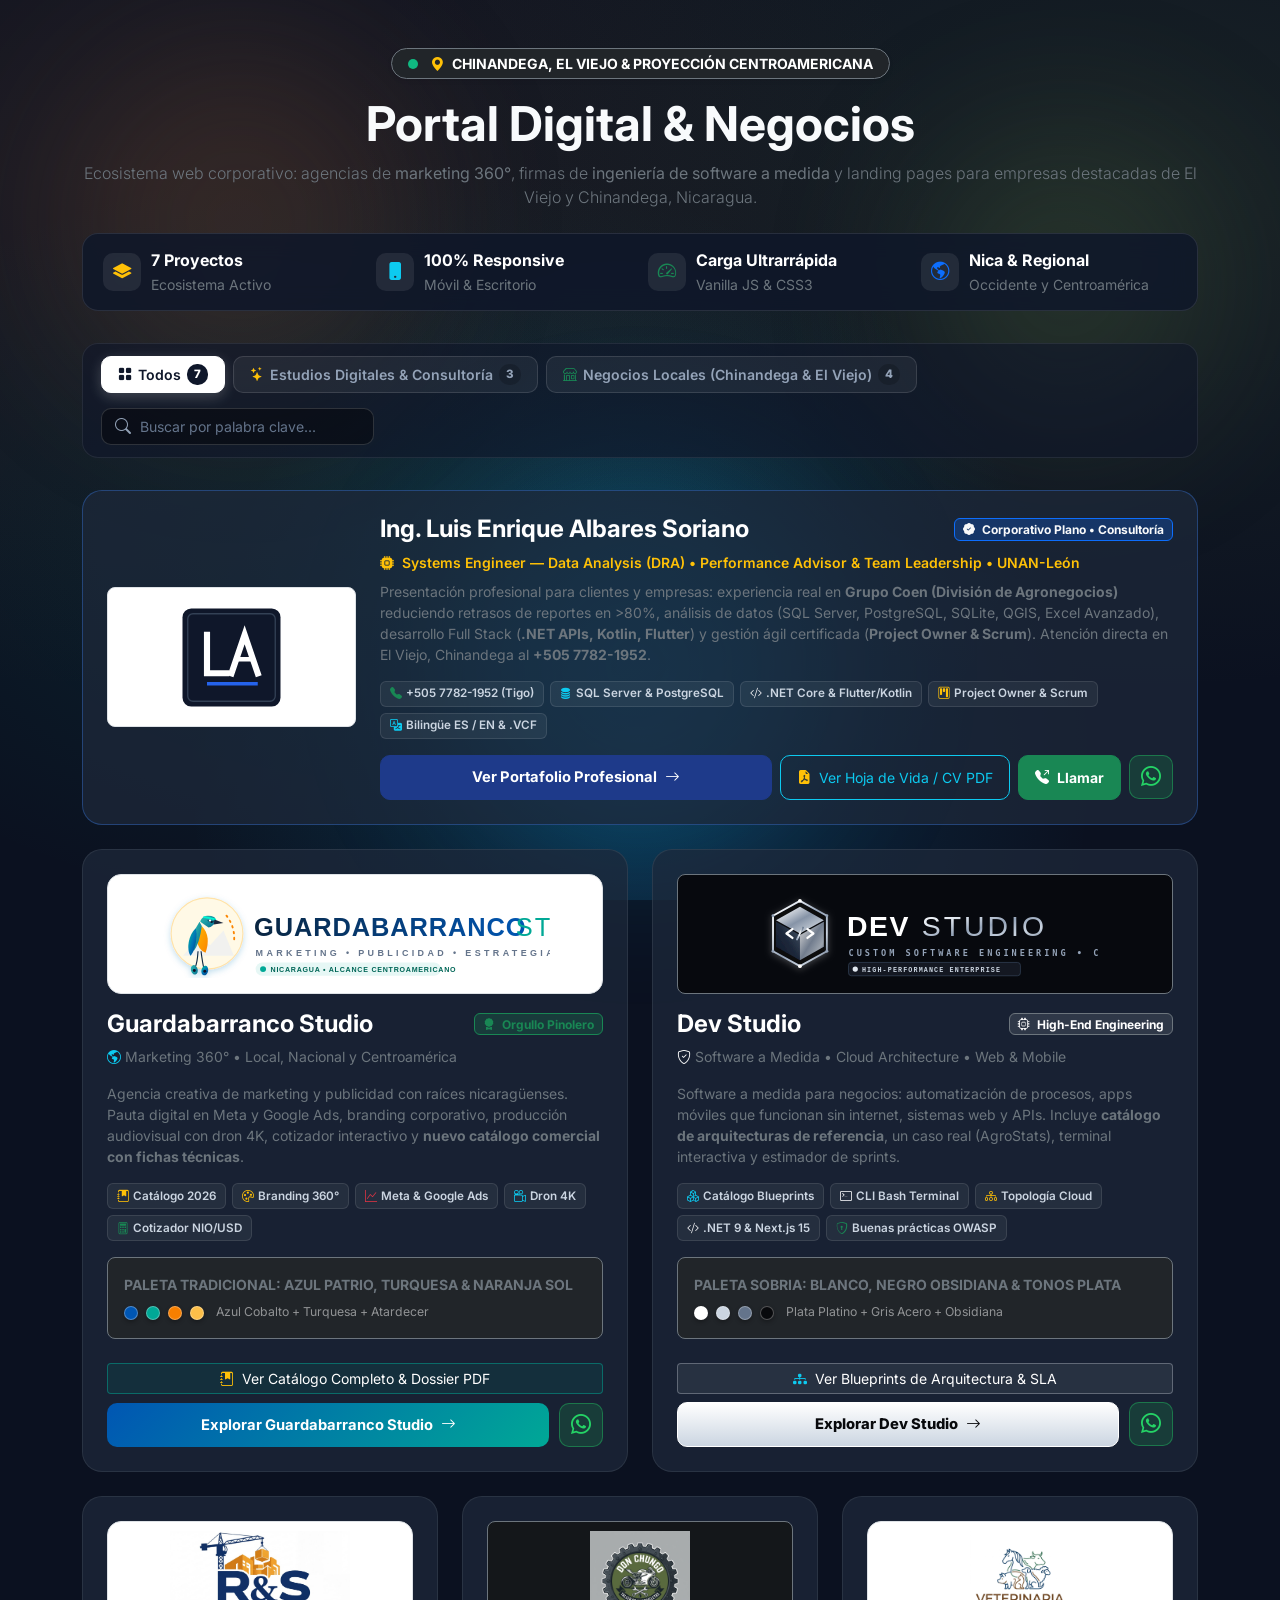
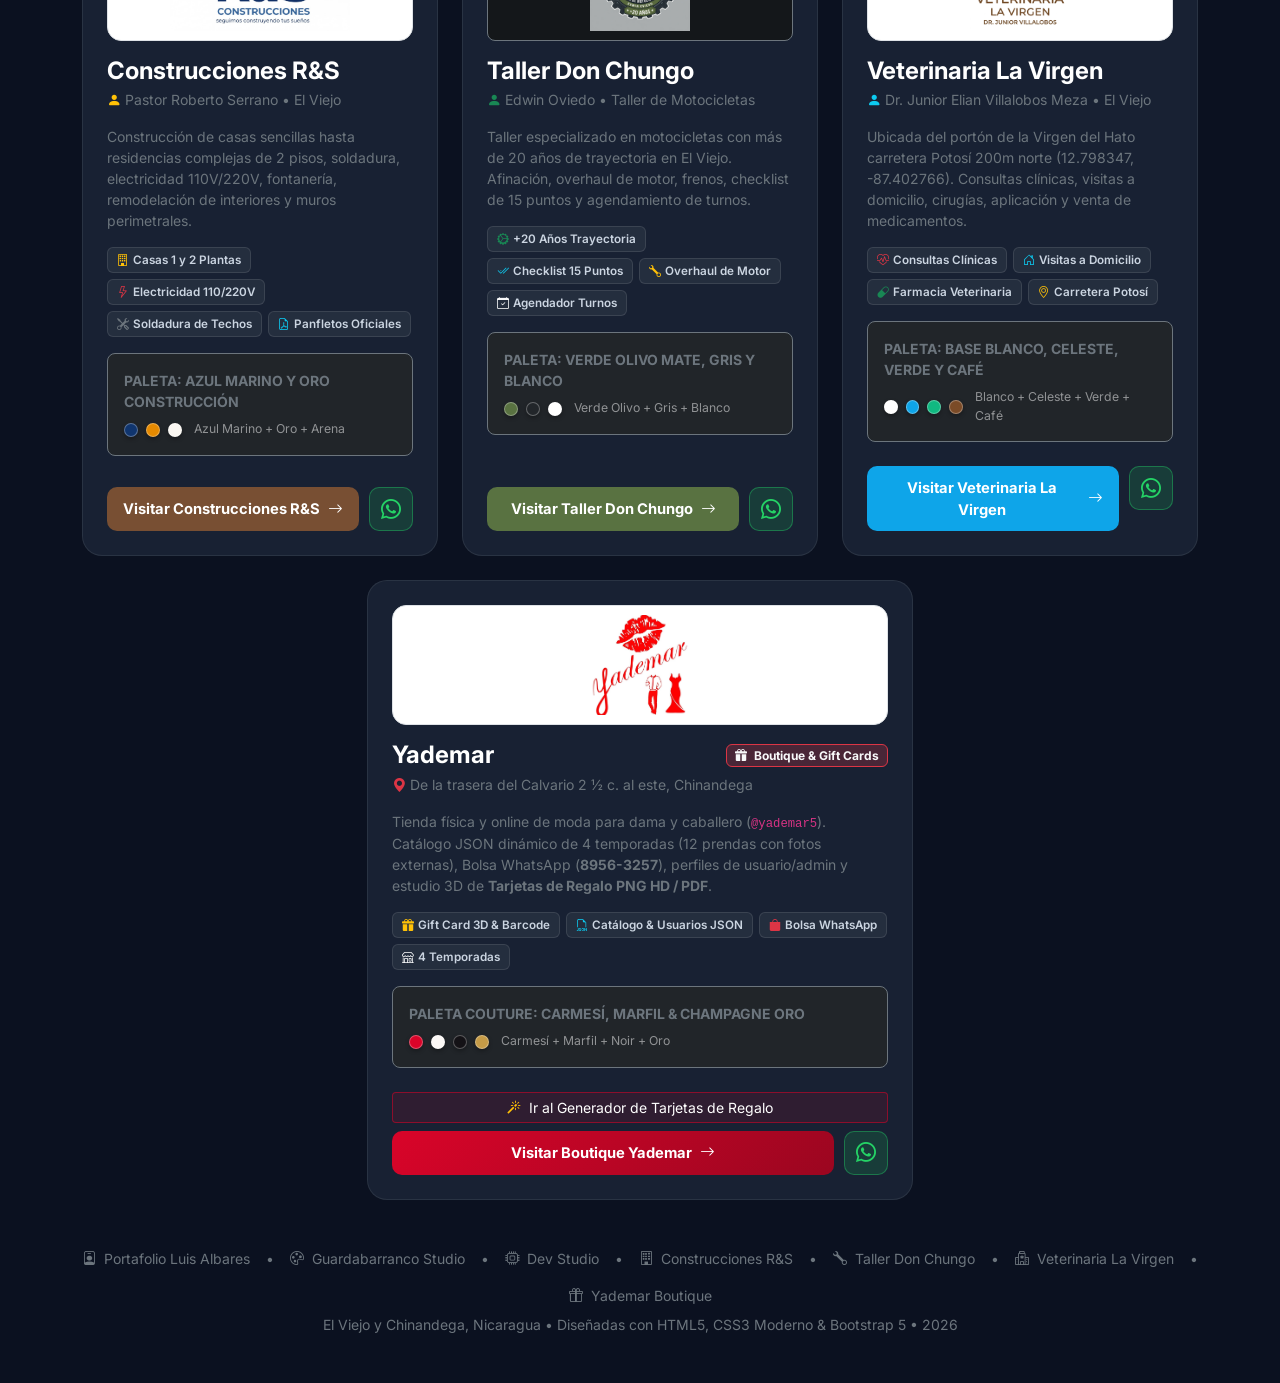
==== commit a3eee080: "feat: upgrade Dev Studio & Guardabarranco CRO, add Portafolio & Yademar boutique with admin Gift Car" ====
--- a/index.html
+++ b/index.html
@@ -6,8 +6,8 @@
   <title>Portal Digital & Negocios | Ecosistema Web Chinandega, El Viejo & Centroamérica</title>
   
   <!-- SEO Meta Tags -->
-  <meta name="description" content="Ecosistema digital de proyectos: Guardabarranco Studio (Marketing 360°), Dev Studio (Ingeniería de Software), Construcciones R&S, Taller Don Chungo y Veterinaria La Virgen.">
-  <meta name="keywords" content="portal negocios nicaragua, guardabarranco studio, dev studio, construcciones r&s, taller don chungo, veterinaria la virgen, chinandega, el viejo">
+  <meta name="description" content="Ecosistema digital de proyectos: Portafolio Ing. Luis Enrique Albares Soriano (Consultoría TI y Análisis de Datos), Guardabarranco Studio (Marketing 360°), Dev Studio (Ingeniería de Software), Construcciones R&S, Taller Don Chungo y Veterinaria La Virgen.">
+  <meta name="keywords" content="luis enrique albares soriano, portafolio ingenieria sistemas, consultoria ti nicaragua, portal negocios nicaragua, guardabarranco studio, dev studio, construcciones r&s, taller don chungo, veterinaria la virgen, chinandega, el viejo">
 
   <!-- Favicon -->
   <link rel="icon" type="image/svg+xml" href="DEV%20STUDIO/logo.svg">
@@ -35,6 +35,10 @@
       --c-guarda-glow: rgba(0, 168, 150, 0.45);
       --c-dev: #E2E8F0;
       --c-dev-glow: rgba(226, 232, 240, 0.35);
+      --c-luis: #1E3A8A;
+      --c-luis-glow: rgba(30, 58, 138, 0.35);
+      --c-yademar: #D90429;
+      --c-yademar-glow: rgba(217, 4, 41, 0.42);
     }
 
     body {
@@ -295,6 +299,18 @@
       box-shadow: 0 18px 36px var(--c-dev-glow);
     }
 
+    .card-luis:hover {
+      transform: translateY(-6px);
+      border-color: #3B82F6;
+      box-shadow: 0 14px 28px var(--c-luis-glow);
+    }
+
+    .card-yademar:hover {
+      transform: translateY(-8px);
+      border-color: var(--c-yademar);
+      box-shadow: 0 18px 36px var(--c-yademar-glow);
+    }
+
     /* Contenedor de Logo */
     .logo-container-card {
       border-radius: 14px;
@@ -386,6 +402,12 @@
 
     .btn-dev { background: linear-gradient(180deg, #FFFFFF, #CBD5E1); color: #08090C; border: 1px solid #FFFFFF; font-weight: 800; }
     .btn-dev:hover { background: #FFFFFF; color: #000000; box-shadow: 0 4px 18px rgba(255,255,255,0.3); }
+
+    .btn-luis { background-color: #1E3A8A; color: #FFFFFF; border: 1px solid #1E3A8A; font-weight: 700; }
+    .btn-luis:hover { background-color: #172554; color: #FFFFFF; border-color: #172554; }
+
+    .btn-yademar { background: linear-gradient(135deg, #D90429, #9B0620); color: #FFFFFF; border: none; font-weight: 700; }
+    .btn-yademar:hover { background: linear-gradient(135deg, #B80422, #7E0419); color: #FFFFFF; }
 
     .btn-portal-wsp {
       width: 44px;
@@ -409,6 +431,10 @@
       box-shadow: 0 4px 14px rgba(37, 211, 102, 0.4);
     }
 
+    .hover-white:hover {
+      color: #FFFFFF !important;
+    }
+
     /* Estado sin resultados */
     .empty-search-state {
       display: none;
@@ -449,7 +475,7 @@
               <i class="bi bi-layers-fill"></i>
             </div>
             <div>
-              <div class="fw-bold fs-6">5 Proyectos</div>
+              <div class="fw-bold fs-6">7 Proyectos</div>
               <small class="text-secondary">Ecosistema Activo</small>
             </div>
           </div>
@@ -499,17 +525,17 @@
         <button class="portal-filter-btn active" data-filter="all" id="btnFilterAll">
           <i class="bi bi-grid-fill"></i>
           <span>Todos</span>
-          <span class="badge-count" id="countAll">5</span>
+          <span class="badge-count" id="countAll">7</span>
         </button>
         <button class="portal-filter-btn" data-filter="corporativo" id="btnFilterCorp">
           <i class="bi bi-stars text-warning"></i>
-          <span>Estudios Digitales & Tech</span>
-          <span class="badge-count" id="countCorp">2</span>
+          <span>Estudios Digitales &amp; Consultoría</span>
+          <span class="badge-count" id="countCorp">3</span>
         </button>
         <button class="portal-filter-btn" data-filter="local" id="btnFilterLocal">
           <i class="bi bi-shop text-success"></i>
-          <span>Negocios de El Viejo</span>
-          <span class="badge-count" id="countLocal">3</span>
+          <span>Negocios Locales (Chinandega &amp; El Viejo)</span>
+          <span class="badge-count" id="countLocal">4</span>
         </button>
       </div>
 
@@ -521,7 +547,58 @@
 
     <!-- GRID DE TARJETAS DE PROYECTOS -->
     <div class="row g-4 justify-content-center mb-5" id="projectsContainer">
-      
+
+      <!-- 0. Portafolio Profesional — Ing. Luis Enrique Albares Soriano -->
+      <div class="col-12 project-card-item animate-fade-in-up stagger-1" data-category="corporativo" data-title="luis enrique albares soriano portafolio profesional ingenieria sistemas unan leon data analysis dra sql server postgresql dotnet flutter kotlin project owner scrum consultoria llamar">
+        <div class="card h-100 p-4 portal-card card-luis" style="border-color: rgba(59, 130, 246, 0.35);">
+          <div class="row g-4 align-items-center">
+            <div class="col-lg-3">
+              <div class="p-3 rounded-3 logo-container-card d-flex align-items-center justify-content-center border" style="height: 140px; background-color: #FFFFFF;">
+                <img src="PROTAFOLIO/logo.svg" alt="Emblema Ing. Luis Enrique Albares Soriano" style="max-height: 105px; max-width: 100%; object-fit: contain;">
+              </div>
+            </div>
+            <div class="col-lg-9">
+              <div class="d-flex align-items-center justify-content-between flex-wrap gap-2 mb-2">
+                <h4 class="fw-bold text-white mb-0">Ing. Luis Enrique Albares Soriano</h4>
+                <span class="badge bg-primary bg-opacity-25 text-light border border-primary"><i class="bi bi-patch-check-fill me-1"></i> Corporativo Plano &bull; Consultoría</span>
+              </div>
+              <small class="text-warning d-block mb-2 fw-semibold">
+                <i class="bi bi-cpu-fill me-1"></i> Systems Engineer — Data Analysis (DRA) &bull; Performance Advisor &amp; Team Leadership &bull; UNAN-León
+              </small>
+              <p class="small text-secondary mb-3">
+                Presentación profesional para clientes y empresas: experiencia real en <strong>Grupo Coen (División de Agronegocios)</strong> reduciendo retrasos de reportes en &gt;80%, análisis de datos (SQL Server, PostgreSQL, SQLite, QGIS, Excel Avanzado), desarrollo Full Stack (<strong>.NET APIs, Kotlin, Flutter</strong>) y gestión ágil certificada (<strong>Project Owner &amp; Scrum</strong>). Atención directa en El Viejo, Chinandega al <strong>+505 7782-1952</strong>.
+              </p>
+
+              <div class="tech-pills-wrap mb-3">
+                <span class="tech-pill"><i class="bi bi-telephone-fill text-success"></i> +505 7782-1952 (Tigo)</span>
+                <span class="tech-pill"><i class="bi bi-database-fill text-info"></i> SQL Server &amp; PostgreSQL</span>
+                <span class="tech-pill"><i class="bi bi-code-slash text-light"></i> .NET Core &amp; Flutter/Kotlin</span>
+                <span class="tech-pill"><i class="bi bi-kanban text-warning"></i> Project Owner &amp; Scrum</span>
+                <span class="tech-pill"><i class="bi bi-translate text-info"></i> Bilingüe ES / EN &amp; .VCF</span>
+              </div>
+
+              <div class="d-flex flex-wrap gap-2">
+                <a href="PROTAFOLIO/index.html" class="btn btn-portal btn-luis flex-grow-1">
+                  <span>Ver Portafolio Profesional</span>
+                  <i class="bi bi-arrow-right"></i>
+                </a>
+                <a href="PROTAFOLIO/cv.html" class="btn btn-outline-info btn-sm d-inline-flex align-items-center gap-2 px-3" style="border-radius:10px;">
+                  <i class="bi bi-file-earmark-pdf-fill text-warning"></i>
+                  <span>Ver Hoja de Vida / CV PDF</span>
+                </a>
+                <a href="tel:+50577821952" class="btn btn-success btn-sm d-inline-flex align-items-center gap-2 px-3" style="border-radius:10px; font-weight:700;">
+                  <i class="bi bi-telephone-outbound-fill"></i>
+                  <span>Llamar</span>
+                </a>
+                <a href="https://wa.me/50577821952?text=Hola%20Ing.%20Luis%20Enrique%20Albares%2C%20vi%20su%20portafolio%20en%20el%20portal%20y%20deseo%20consultar%20por%20un%20proyecto." target="_blank" rel="noopener" class="btn-portal-wsp" title="WhatsApp +505 7782-1952" aria-label="Contactar por WhatsApp al +505 7782-1952">
+                  <i class="bi bi-whatsapp"></i>
+                </a>
+              </div>
+            </div>
+          </div>
+        </div>
+      </div>
+
       <!-- 1. Guardabarranco Studio -->
       <div class="col-lg-6 project-card-item animate-fade-in-up stagger-1" data-category="corporativo" data-title="guardabarranco studio agencia marketing publicidad pauta dron chinandega managua centroamerica catalogo paquetes precios">
         <div class="card h-100 p-4 portal-card card-guarda">
@@ -585,7 +662,7 @@
           </div>
           <small class="text-secondary d-block mb-3"><i class="bi bi-shield-check text-light"></i> Software a Medida &bull; Cloud Architecture &bull; Web & Mobile</small>
           <p class="small text-secondary mb-3">
-            Firma de ingeniería de software a medida. Plataformas SaaS, aplicaciones móviles nativas y APIs de ultra baja latencia. Incluye <strong>catálogo de blueprints de arquitectura</strong>, terminal interactiva con CLI bash y estimador de sprints.
+            Software a medida para negocios: automatización de procesos, apps móviles que funcionan sin internet, sistemas web y APIs. Incluye <strong>catálogo de arquitecturas de referencia</strong>, un caso real (AgroStats), terminal interactiva y estimador de sprints.
           </p>
 
           <div class="tech-pills-wrap">
@@ -593,7 +670,7 @@
             <span class="tech-pill"><i class="bi bi-terminal text-light"></i> CLI Bash Terminal</span>
             <span class="tech-pill"><i class="bi bi-diagram-3 text-warning"></i> Topología Cloud</span>
             <span class="tech-pill"><i class="bi bi-code-slash text-light"></i> .NET 9 & Next.js 15</span>
-            <span class="tech-pill"><i class="bi bi-shield-lock text-success"></i> SOC2 Ready</span>
+            <span class="tech-pill"><i class="bi bi-shield-lock text-success"></i> Buenas prácticas OWASP</span>
           </div>
 
           <div class="p-3 rounded-3 bg-dark border border-secondary mb-4 small">
@@ -748,6 +825,56 @@
         </div>
       </div>
 
+      <!-- 6. Yademar Boutique & Tienda Online -->
+      <div class="col-lg-6 project-card-item animate-fade-in-up stagger-1" data-category="local" data-title="yademar yademar5 tienda ropa boutique vestidos camisas moda dama caballero regalo gift card calvario chinandega">
+        <div class="card h-100 p-4 portal-card card-yademar">
+          <div class="p-2 mb-3 bg-white logo-container-card d-flex align-items-center justify-content-center border" style="height: 120px;">
+            <img src="YADEMAR/logo.jpg" alt="Logo Oficial Yademar" style="max-height: 100px; max-width: 100%; object-fit: contain;">
+          </div>
+          <div class="d-flex align-items-center justify-content-between mb-1">
+            <h4 class="fw-bold text-white mb-0">Yademar</h4>
+            <span class="badge bg-danger bg-opacity-25 text-light border border-danger"><i class="bi bi-gift-fill me-1"></i> Boutique &amp; Gift Cards</span>
+          </div>
+          <small class="text-secondary d-block mb-3"><i class="bi bi-geo-alt-fill text-danger"></i> De la trasera del Calvario 2 ½ c. al este, Chinandega</small>
+          <p class="small text-secondary mb-3">
+            Tienda física y online de moda para dama y caballero (<code>@yademar5</code>). Catálogo JSON dinámico de 4 temporadas (12 prendas con fotos externas), Bolsa WhatsApp (<strong>8956-3257</strong>), perfiles de usuario/admin y estudio 3D de <strong>Tarjetas de Regalo PNG HD / PDF</strong>.
+          </p>
+
+          <div class="tech-pills-wrap">
+            <span class="tech-pill"><i class="bi bi-gift-fill text-warning"></i> Gift Card 3D &amp; Barcode</span>
+            <span class="tech-pill"><i class="bi bi-filetype-json text-info"></i> Catálogo &amp; Usuarios JSON</span>
+            <span class="tech-pill"><i class="bi bi-bag-fill text-danger"></i> Bolsa WhatsApp</span>
+            <span class="tech-pill"><i class="bi bi-shop text-light"></i> 4 Temporadas</span>
+          </div>
+
+          <div class="p-3 rounded-3 bg-dark border border-secondary mb-4 small">
+            <span class="d-block text-secondary text-uppercase fw-bold mb-2">Paleta Couture: Carmesí, Marfil &amp; Champagne Oro</span>
+            <div class="d-flex align-items-center gap-2">
+              <span class="color-dot" style="background:#D90429;" title="Carmesí Yademar"></span>
+              <span class="color-dot" style="background:#FCF9F7;" title="Marfil Seda"></span>
+              <span class="color-dot" style="background:#141216;" title="Noir"></span>
+              <span class="color-dot" style="background:#C59B47;" title="Champagne Oro"></span>
+              <span class="text-white-50 ms-1 small">Carmesí + Marfil + Noir + Oro</span>
+            </div>
+          </div>
+
+          <a href="YADEMAR/index.html#tarjeta-regalo" class="btn btn-outline-danger btn-sm w-100 mb-2 text-white d-flex align-items-center justify-content-center gap-2" style="border-color: rgba(217, 4, 41, 0.55); background: rgba(217, 4, 41, 0.12);">
+            <i class="bi bi-magic text-warning"></i>
+            <span>Ir al Generador de Tarjetas de Regalo</span>
+          </a>
+
+          <div class="card-actions-group">
+            <a href="YADEMAR/index.html" class="btn btn-portal btn-yademar">
+              <span>Visitar Boutique Yademar</span>
+              <i class="bi bi-arrow-right"></i>
+            </a>
+            <a href="https://wa.me/50589563257?text=Hola%20Yademar%2C%20vi%20su%20tienda%20en%20el%20portal%20y%20deseo%20consultar%20prendas%20o%20tarjetas%20de%20regalo" target="_blank" rel="noopener" class="btn-portal-wsp" title="WhatsApp 8956-3257">
+              <i class="bi bi-whatsapp"></i>
+            </a>
+          </div>
+        </div>
+      </div>
+
     </div>
 
     <!-- Estado de Búsqueda Vacía -->
@@ -765,6 +892,8 @@
     <!-- Footer del Portal -->
     <footer class="text-center mt-5 text-secondary small animate-fade-in-up" style="animation-delay: 0.4s;">
       <div class="d-flex justify-content-center align-items-center gap-3 flex-wrap mb-2">
+        <a href="PROTAFOLIO/index.html" class="text-secondary text-decoration-none hover-white"><i class="bi bi-person-badge me-1"></i> Portafolio Luis Albares</a>
+        <span>&bull;</span>
         <a href="GUARDABARRANCO%20STUDIO/index.html" class="text-secondary text-decoration-none hover-white"><i class="bi bi-palette me-1"></i> Guardabarranco Studio</a>
         <span>&bull;</span>
         <a href="DEV%20STUDIO/index.html" class="text-secondary text-decoration-none hover-white"><i class="bi bi-cpu me-1"></i> Dev Studio</a>
@@ -774,6 +903,8 @@
         <a href="TALLER%20DON%20CHUNGO/index.html" class="text-secondary text-decoration-none hover-white"><i class="bi bi-wrench me-1"></i> Taller Don Chungo</a>
         <span>&bull;</span>
         <a href="VETERINARIA%20LA%20VIRGEN/index.html" class="text-secondary text-decoration-none hover-white"><i class="bi bi-hospital me-1"></i> Veterinaria La Virgen</a>
+        <span>&bull;</span>
+        <a href="YADEMAR/index.html" class="text-secondary text-decoration-none hover-white"><i class="bi bi-gift me-1"></i> Yademar Boutique</a>
       </div>
       <div>
         El Viejo y Chinandega, Nicaragua &bull; Diseñadas con HTML5, CSS3 Moderno &amp; Bootstrap 5 &bull; 2026
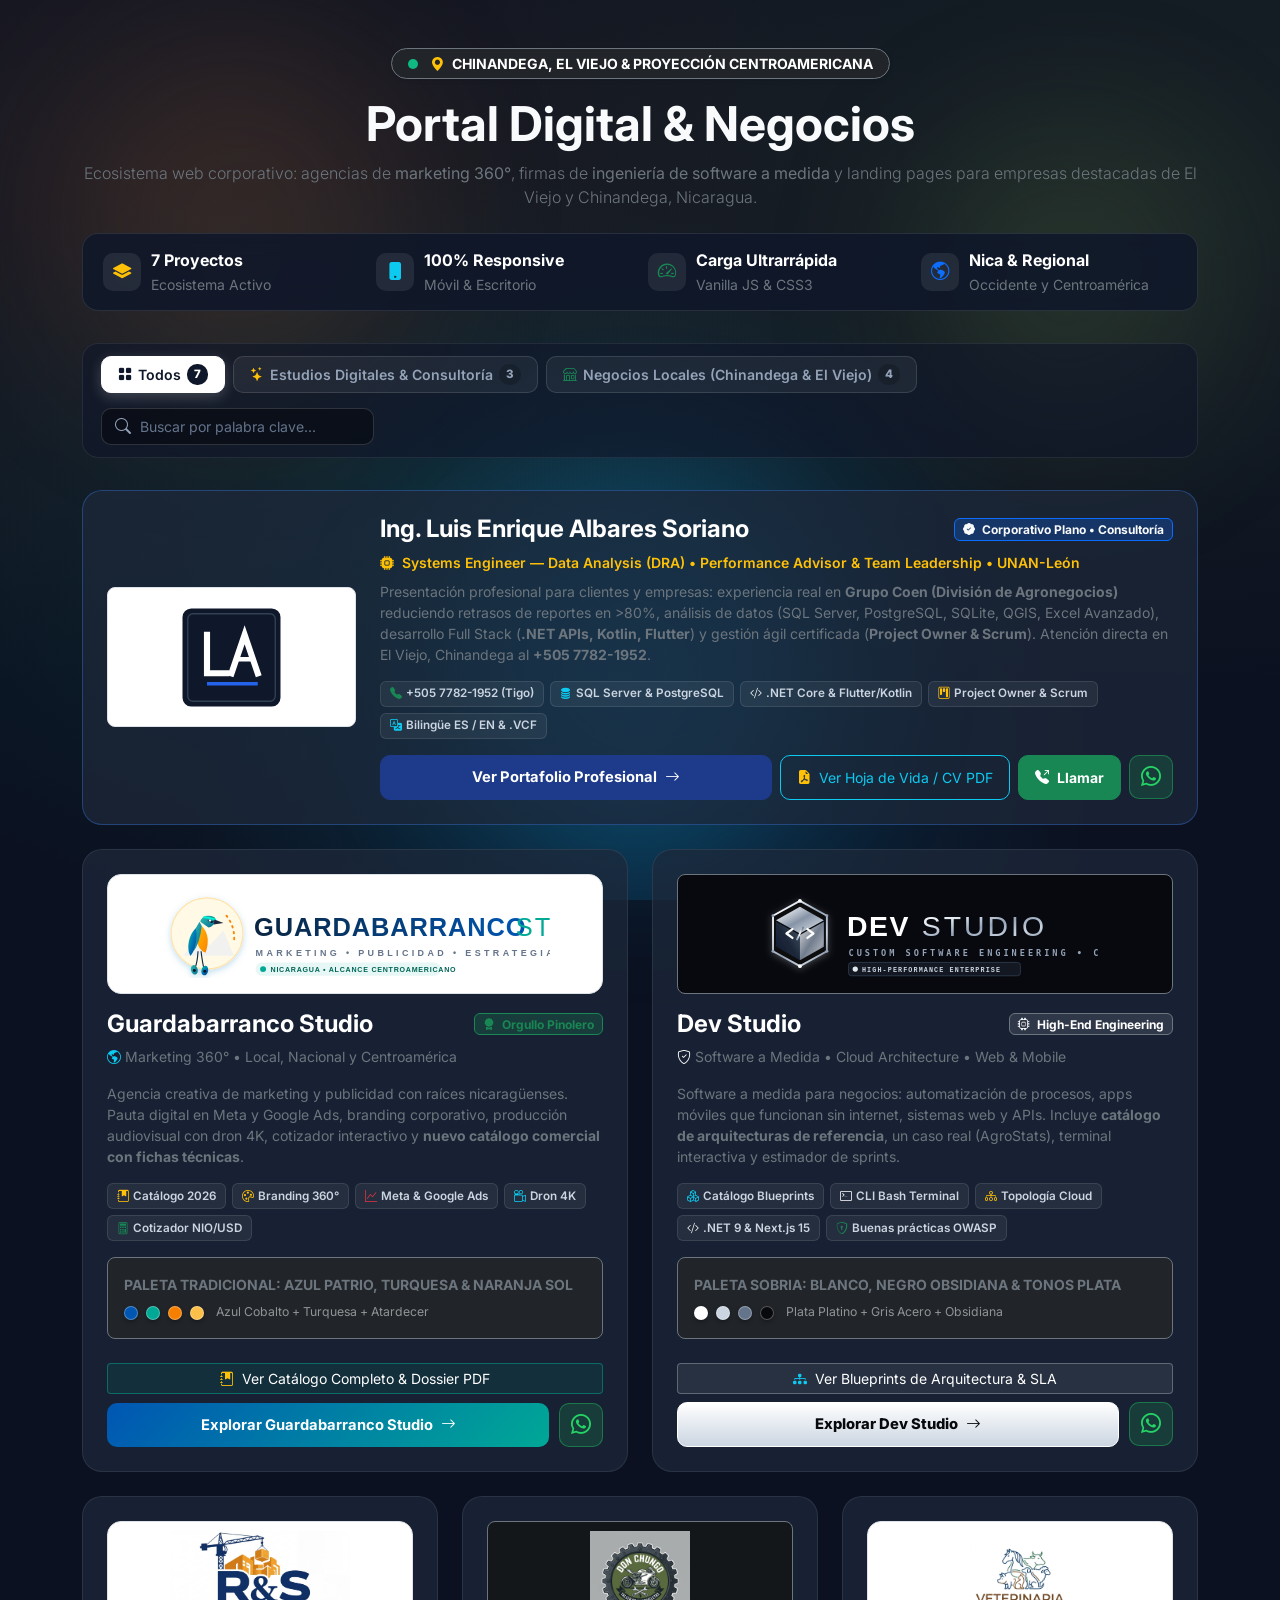
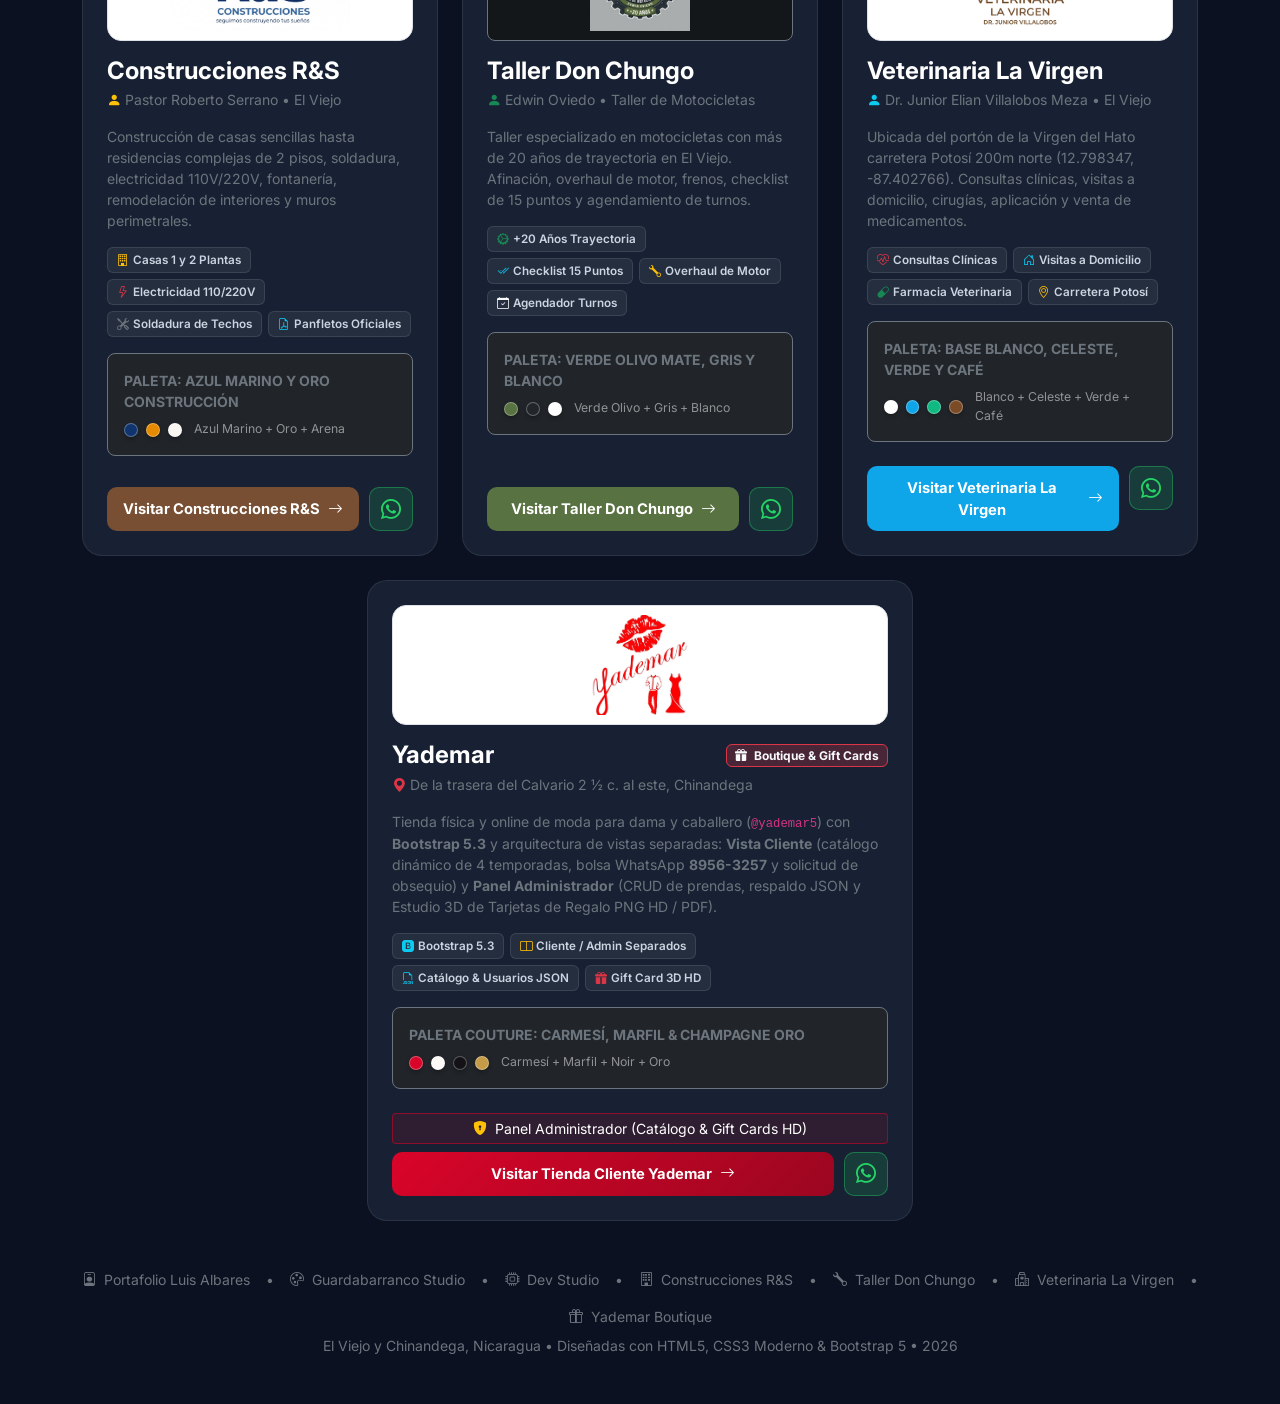
==== commit 318c741a: "refactor(yademar): Bootstrap 5.3 responsive UI y vistas separadas cliente/admin" ====
--- a/index.html
+++ b/index.html
@@ -837,14 +837,14 @@
           </div>
           <small class="text-secondary d-block mb-3"><i class="bi bi-geo-alt-fill text-danger"></i> De la trasera del Calvario 2 ½ c. al este, Chinandega</small>
           <p class="small text-secondary mb-3">
-            Tienda física y online de moda para dama y caballero (<code>@yademar5</code>). Catálogo JSON dinámico de 4 temporadas (12 prendas con fotos externas), Bolsa WhatsApp (<strong>8956-3257</strong>), perfiles de usuario/admin y estudio 3D de <strong>Tarjetas de Regalo PNG HD / PDF</strong>.
+            Tienda física y online de moda para dama y caballero (<code>@yademar5</code>) con <strong>Bootstrap 5.3</strong> y arquitectura de vistas separadas: <strong>Vista Cliente</strong> (catálogo dinámico de 4 temporadas, bolsa WhatsApp <strong>8956-3257</strong> y solicitud de obsequio) y <strong>Panel Administrador</strong> (CRUD de prendas, respaldo JSON y Estudio 3D de Tarjetas de Regalo PNG HD / PDF).
           </p>
 
           <div class="tech-pills-wrap">
-            <span class="tech-pill"><i class="bi bi-gift-fill text-warning"></i> Gift Card 3D &amp; Barcode</span>
+            <span class="tech-pill"><i class="bi bi-bootstrap-fill text-info"></i> Bootstrap 5.3</span>
+            <span class="tech-pill"><i class="bi bi-layout-split text-warning"></i> Cliente / Admin Separados</span>
             <span class="tech-pill"><i class="bi bi-filetype-json text-info"></i> Catálogo &amp; Usuarios JSON</span>
-            <span class="tech-pill"><i class="bi bi-bag-fill text-danger"></i> Bolsa WhatsApp</span>
-            <span class="tech-pill"><i class="bi bi-shop text-light"></i> 4 Temporadas</span>
+            <span class="tech-pill"><i class="bi bi-gift-fill text-danger"></i> Gift Card 3D HD</span>
           </div>
 
           <div class="p-3 rounded-3 bg-dark border border-secondary mb-4 small">
@@ -858,14 +858,14 @@
             </div>
           </div>
 
-          <a href="YADEMAR/index.html#tarjeta-regalo" class="btn btn-outline-danger btn-sm w-100 mb-2 text-white d-flex align-items-center justify-content-center gap-2" style="border-color: rgba(217, 4, 41, 0.55); background: rgba(217, 4, 41, 0.12);">
-            <i class="bi bi-magic text-warning"></i>
-            <span>Ir al Generador de Tarjetas de Regalo</span>
+          <a href="YADEMAR/admin.html" class="btn btn-outline-danger btn-sm w-100 mb-2 text-white d-flex align-items-center justify-content-center gap-2" style="border-color: rgba(217, 4, 41, 0.55); background: rgba(217, 4, 41, 0.12);">
+            <i class="bi bi-shield-lock-fill text-warning"></i>
+            <span>Panel Administrador (Catálogo &amp; Gift Cards HD)</span>
           </a>
 
           <div class="card-actions-group">
             <a href="YADEMAR/index.html" class="btn btn-portal btn-yademar">
-              <span>Visitar Boutique Yademar</span>
+              <span>Visitar Tienda Cliente Yademar</span>
               <i class="bi bi-arrow-right"></i>
             </a>
             <a href="https://wa.me/50589563257?text=Hola%20Yademar%2C%20vi%20su%20tienda%20en%20el%20portal%20y%20deseo%20consultar%20prendas%20o%20tarjetas%20de%20regalo" target="_blank" rel="noopener" class="btn-portal-wsp" title="WhatsApp 8956-3257">
